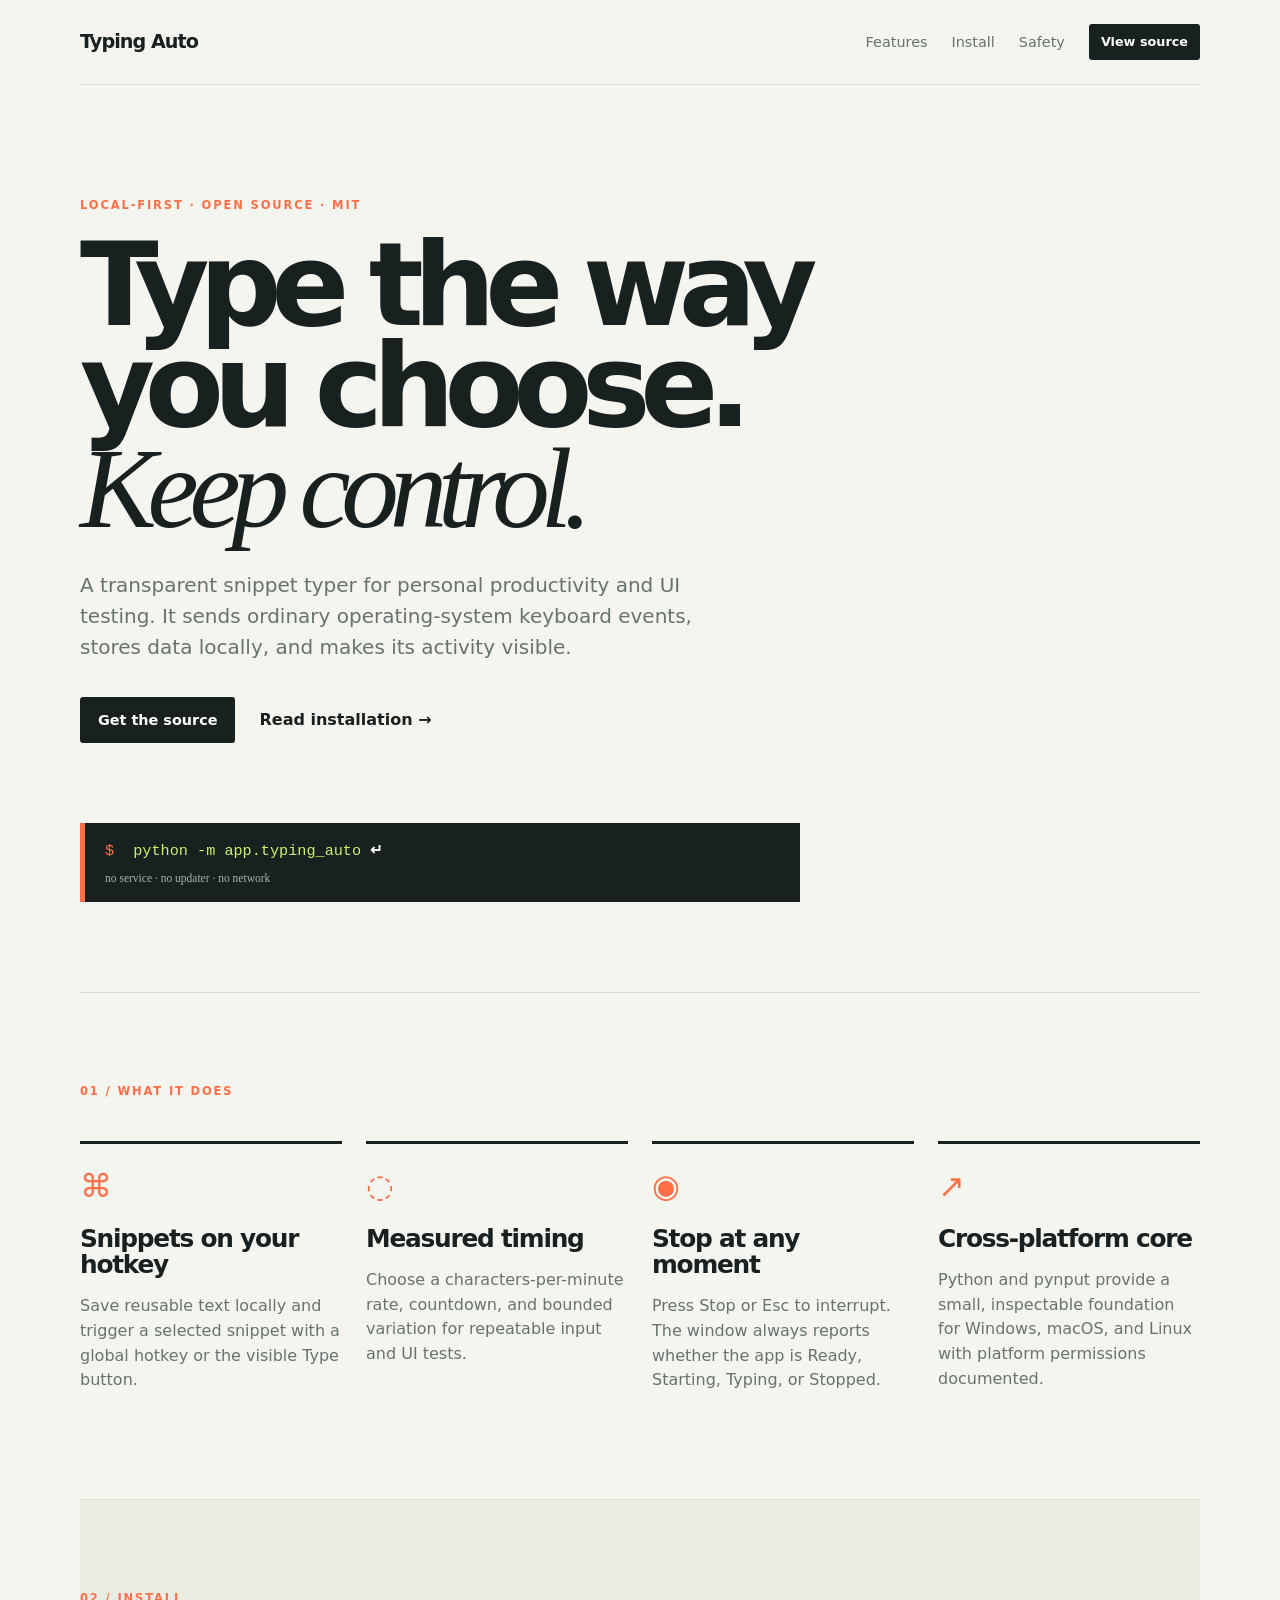
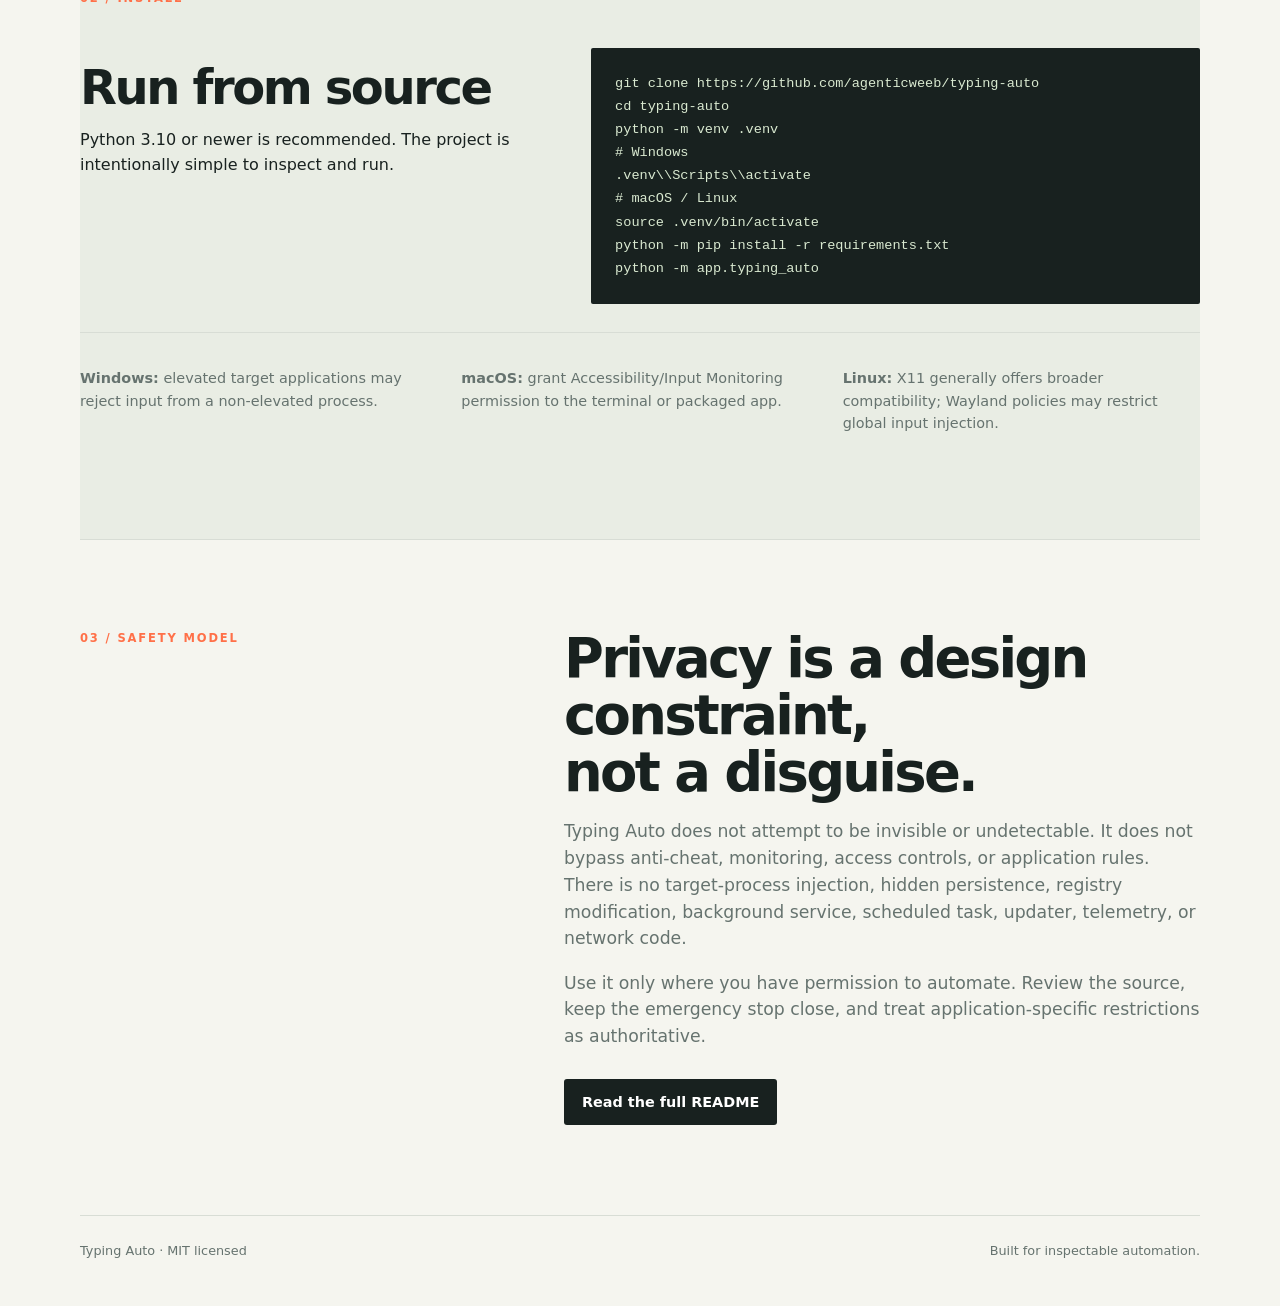
==== site/index.html @ e16a2652 "Build transparent local-first typing tool Add a cross-platform Python snippet typer with visible sta" ====
<!doctype html>
<html lang="en">
<head>
  <meta charset="utf-8">
  <meta name="viewport" content="width=device-width, initial-scale=1">
  <meta name="description" content="Typing Auto is a transparent, local-only cross-platform snippet typer for testing and repetitive text entry.">
  <title>Typing Auto — keyboard automation you can audit</title>
  <link rel="stylesheet" href="styles.css">
</head>
<body>
  <header class="shell nav"><a class="brand" href="#top">Typing Auto</a><nav><a href="#features">Features</a><a href="#install">Install</a><a href="#safety">Safety</a><a class="button small" href="https://github.com/agenticweeb/typing-auto">View source</a></nav></header>
  <main id="top">
    <section class="hero shell"><div class="eyebrow">LOCAL-FIRST · OPEN SOURCE · MIT</div><h1>Type the way you choose.<br><em>Keep control.</em></h1><p class="lede">A transparent snippet typer for personal productivity and UI testing. It sends ordinary operating-system keyboard events, stores data locally, and makes its activity visible.</p><div class="actions"><a class="button" href="https://github.com/agenticweeb/typing-auto">Get the source</a><a class="text-link" href="#install">Read installation →</a></div><div class="terminal"><span>$</span> python -m app.typing_auto <b>↵</b><small>no service · no updater · no network</small></div></section>
    <section id="features" class="shell section"><div class="section-label">01 / WHAT IT DOES</div><div class="feature-grid"><article><span class="icon">⌘</span><h2>Snippets on your hotkey</h2><p>Save reusable text locally and trigger a selected snippet with a global hotkey or the visible Type button.</p></article><article><span class="icon">◌</span><h2>Measured timing</h2><p>Choose a characters-per-minute rate, countdown, and bounded variation for repeatable input and UI tests.</p></article><article><span class="icon">◉</span><h2>Stop at any moment</h2><p>Press Stop or Esc to interrupt. The window always reports whether the app is Ready, Starting, Typing, or Stopped.</p></article><article><span class="icon">↗</span><h2>Cross-platform core</h2><p>Python and pynput provide a small, inspectable foundation for Windows, macOS, and Linux with platform permissions documented.</p></article></div></section>
    <section id="install" class="shell section install"><div class="section-label">02 / INSTALL</div><div class="install-grid"><div><h2>Run from source</h2><p>Python 3.10 or newer is recommended. The project is intentionally simple to inspect and run.</p></div><pre><code>git clone https://github.com/agenticweeb/typing-auto
cd typing-auto
python -m venv .venv
# Windows
.venv\\Scripts\\activate
# macOS / Linux
source .venv/bin/activate
python -m pip install -r requirements.txt
python -m app.typing_auto</code></pre></div><div class="notes"><p><strong>Windows:</strong> elevated target applications may reject input from a non-elevated process.</p><p><strong>macOS:</strong> grant Accessibility/Input Monitoring permission to the terminal or packaged app.</p><p><strong>Linux:</strong> X11 generally offers broader compatibility; Wayland policies may restrict global input injection.</p></div></section>
    <section id="safety" class="shell section safety"><div class="section-label">03 / SAFETY MODEL</div><div class="safety-copy"><h2>Privacy is a design constraint,<br>not a disguise.</h2><p>Typing Auto does not attempt to be invisible or undetectable. It does not bypass anti-cheat, monitoring, access controls, or application rules. There is no target-process injection, hidden persistence, registry modification, background service, scheduled task, updater, telemetry, or network code.</p><p>Use it only where you have permission to automate. Review the source, keep the emergency stop close, and treat application-specific restrictions as authoritative.</p><a class="button" href="https://github.com/agenticweeb/typing-auto/blob/main/README.md">Read the full README</a></div></section>
  </main>
  <footer class="shell footer"><span>Typing Auto · MIT licensed</span><span>Built for inspectable automation.</span></footer>
</body>
</html>
---- site/styles.css ----
:root{--ink:#18211f;--muted:#66736f;--paper:#f5f5ef;--line:#d8ddd5;--mint:#c7f36d;--orange:#ff7048;--dark:#18211f}*{box-sizing:border-box}html{scroll-behavior:smooth}body{margin:0;background:var(--paper);color:var(--ink);font-family:Inter,ui-sans-serif,system-ui,-apple-system,BlinkMacSystemFont,"Segoe UI",sans-serif;line-height:1.55}.shell{width:min(1120px,calc(100% - 48px));margin:auto}.nav{display:flex;justify-content:space-between;align-items:center;padding:24px 0;border-bottom:1px solid var(--line)}.brand{font-weight:800;letter-spacing:-.05em;font-size:1.2rem;color:var(--ink);text-decoration:none}.nav nav{display:flex;gap:24px;align-items:center}.nav nav a{color:var(--muted);text-decoration:none;font-size:.9rem}.nav nav a:hover,.text-link:hover{color:var(--ink)}.button{display:inline-block;padding:12px 18px;background:var(--ink);color:white!important;border-radius:3px;text-decoration:none;font-weight:700;font-size:.9rem}.button:hover{background:var(--orange)}.button.small{padding:8px 12px;font-size:.8rem}.hero{padding:112px 0 90px;position:relative}.eyebrow,.section-label{font-size:.72rem;letter-spacing:.16em;font-weight:800;color:var(--orange)}h1{font-size:clamp(3.4rem,9vw,8.4rem);letter-spacing:-.09em;line-height:.88;margin:20px 0 30px;max-width:920px}h1 em{font-family:Georgia,serif;font-weight:400;letter-spacing:-.08em}.lede{font-size:1.25rem;max-width:640px;color:var(--muted);margin-bottom:34px}.actions{display:flex;align-items:center;gap:24px}.text-link{color:var(--ink);font-weight:700;text-decoration:none}.terminal{margin-top:80px;max-width:720px;padding:18px 20px;background:var(--dark);color:var(--mint);font:500 .95rem/1.4 ui-monospace,SFMono-Regular,Menlo,monospace;border-left:5px solid var(--orange)}.terminal span{color:var(--orange);margin-right:10px}.terminal b{color:white}.terminal small{display:block;color:#aab4ae;font: .72rem ui-sans-serif;margin-top:10px}.section{padding:90px 0;border-top:1px solid var(--line)}.feature-grid{display:grid;grid-template-columns:repeat(4,1fr);gap:24px;margin-top:40px}.feature-grid article{border-top:3px solid var(--ink);padding-top:18px}.icon{font-size:2rem;color:var(--orange)}h2{font-size:1.55rem;line-height:1.05;letter-spacing:-.05em;margin:14px 0}.feature-grid p,.notes p,.safety-copy p{color:var(--muted)}.install{background:#e9ede4}.install-grid{display:grid;grid-template-columns:1fr 1.35fr;gap:60px;margin-top:40px;align-items:start}.install-grid h2{font-size:3rem}.install-grid pre{margin:0;background:var(--dark);color:#d9e9d0;padding:24px;overflow:auto;font-size:.85rem;line-height:1.7;border-radius:2px}.notes{display:flex;gap:24px;margin-top:28px;border-top:1px solid var(--line);padding-top:20px}.notes p{flex:1;font-size:.9rem}.safety{display:grid;grid-template-columns:1fr 1.5fr;gap:60px}.safety-copy{max-width:680px}.safety-copy h2{font-size:3.4rem;margin-top:0}.safety-copy p{font-size:1.08rem}.safety-copy .button{margin-top:12px}.footer{border-top:1px solid var(--line);padding:25px 0 45px;display:flex;justify-content:space-between;color:var(--muted);font-size:.8rem}@media(max-width:760px){.shell{width:min(100% - 32px,560px)}.nav nav a:not(.button){display:none}.hero{padding:72px 0}.feature-grid,.install-grid,.safety{grid-template-columns:1fr;gap:30px}.notes{display:block}.safety-copy h2,.install-grid h2{font-size:2.5rem}.footer{display:block}.footer span{display:block;margin-top:8px}}
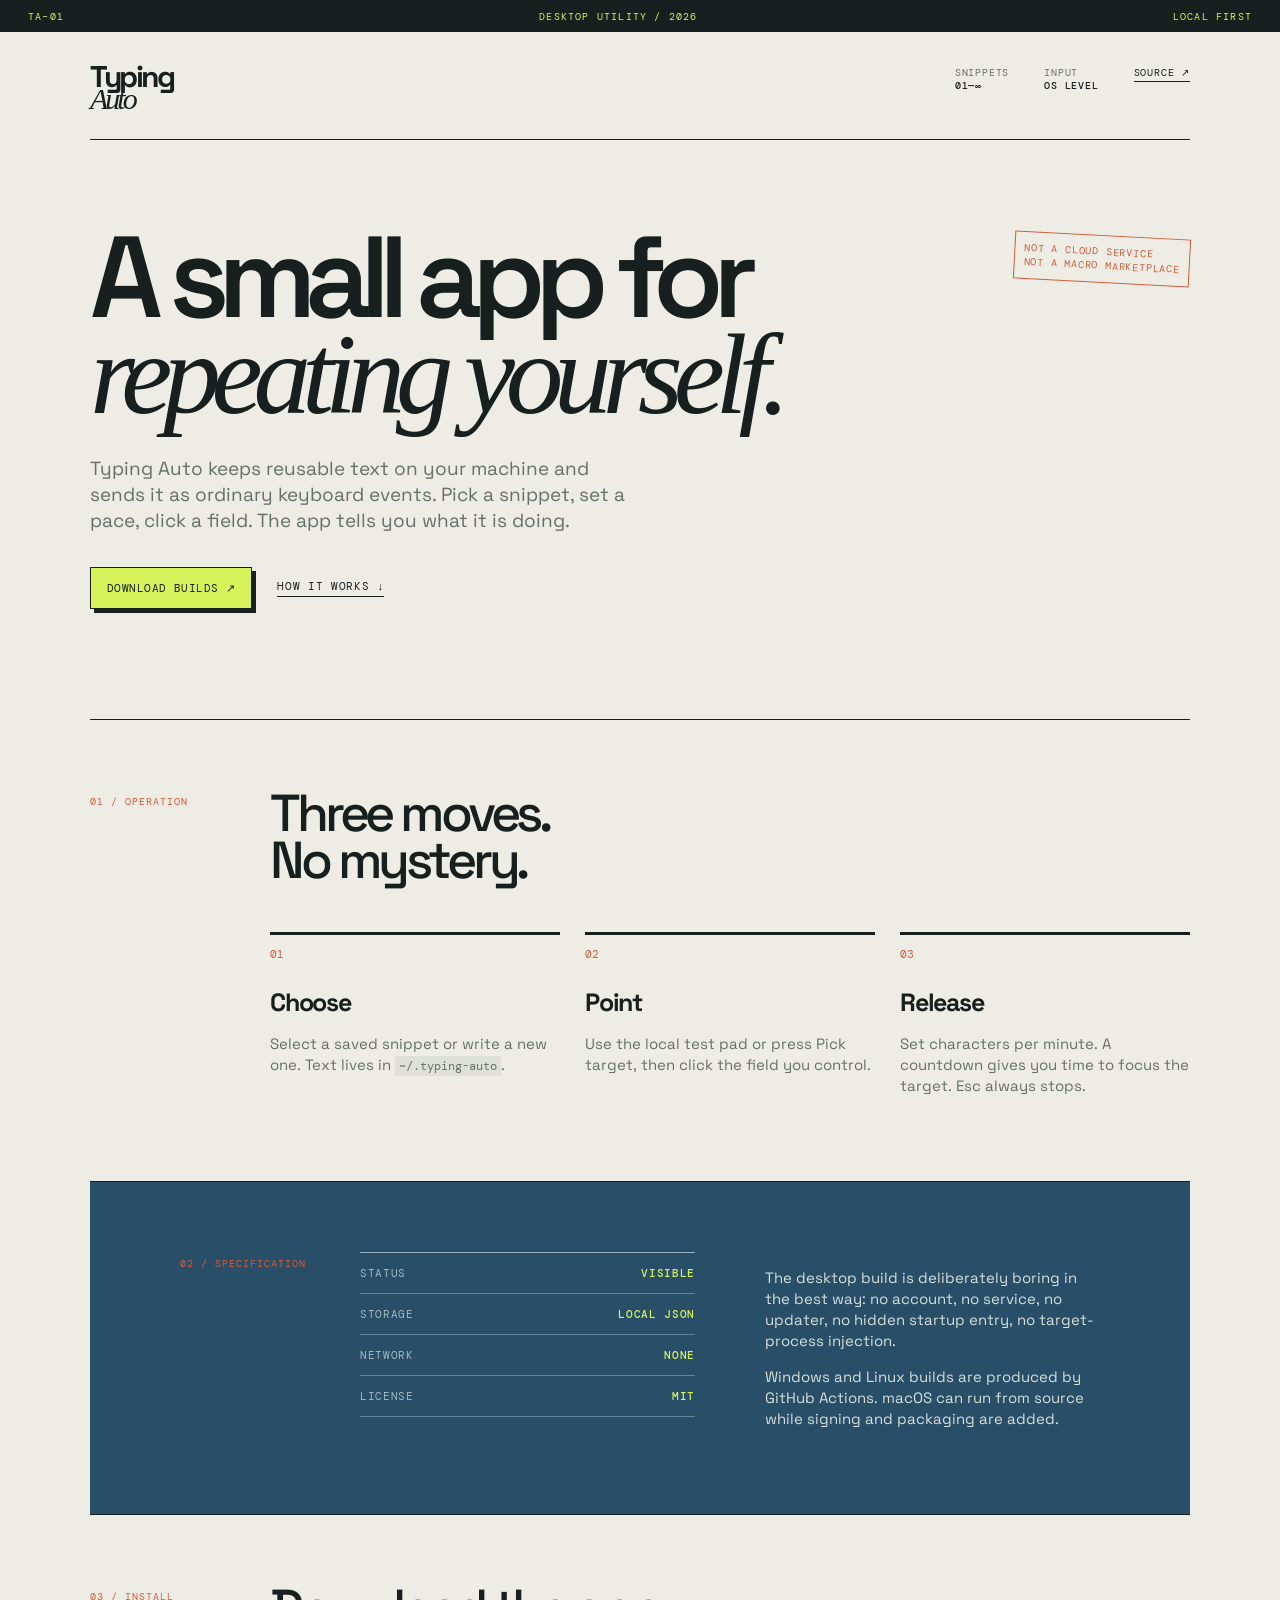
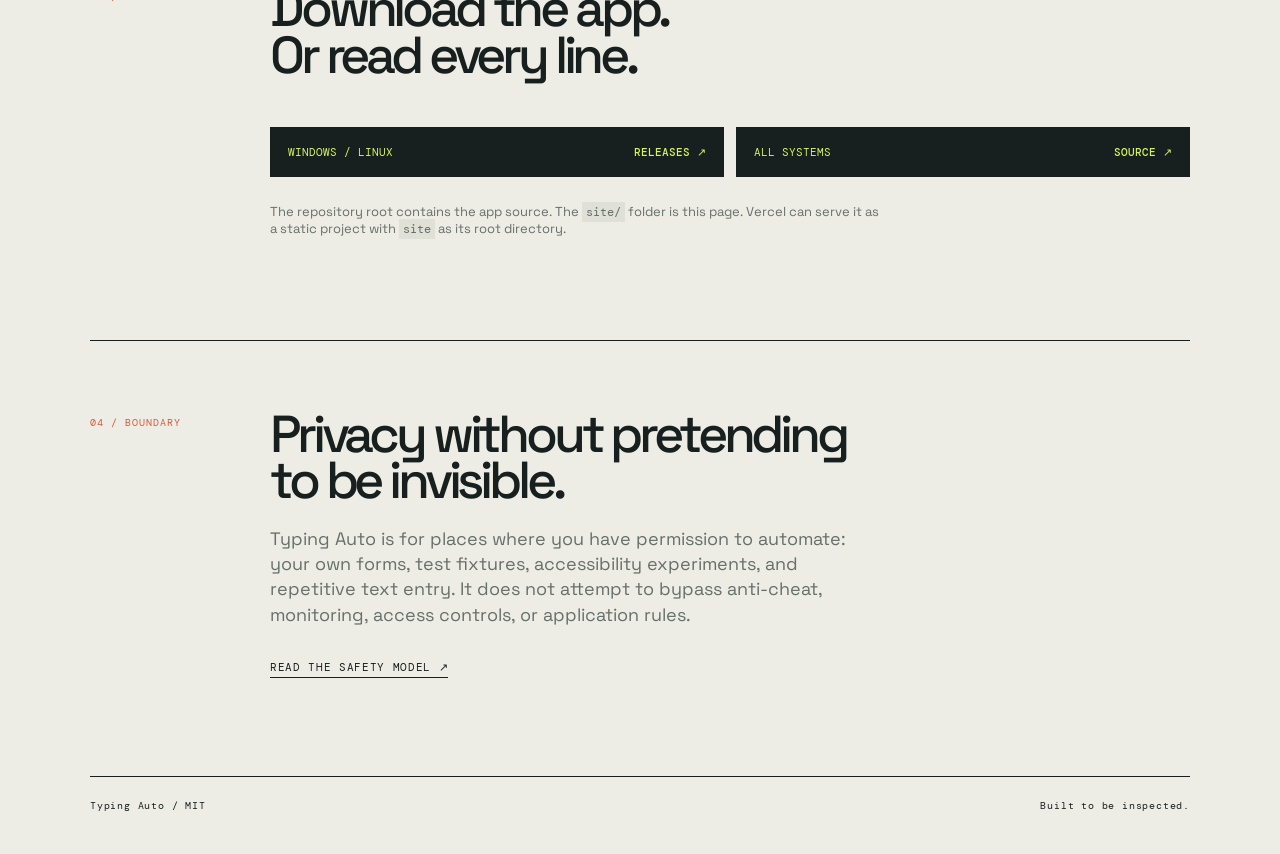
==== commit b71a089e: "Ship desktop GUI and platform builds Add local test pad, target selection flow, visible stop control" ====
--- a/site/index.html
+++ b/site/index.html
@@ -3,26 +3,20 @@
 <head>
   <meta charset="utf-8">
   <meta name="viewport" content="width=device-width, initial-scale=1">
-  <meta name="description" content="Typing Auto is a transparent, local-only cross-platform snippet typer for testing and repetitive text entry.">
-  <title>Typing Auto — keyboard automation you can audit</title>
+  <meta name="description" content="Typing Auto is a transparent local keyboard tool with Windows and Linux desktop builds.">
+  <title>Typing Auto / a small keyboard instrument</title>
   <link rel="stylesheet" href="styles.css">
 </head>
 <body>
-  <header class="shell nav"><a class="brand" href="#top">Typing Auto</a><nav><a href="#features">Features</a><a href="#install">Install</a><a href="#safety">Safety</a><a class="button small" href="https://github.com/agenticweeb/typing-auto">View source</a></nav></header>
+  <div class="topline"><span>TA–01</span><span>DESKTOP UTILITY / 2026</span><span>LOCAL FIRST</span></div>
+  <header class="masthead wrap"><a class="wordmark" href="#top">Typing<br><i>Auto</i></a><div class="mast-meta"><span>SNIPPETS<br><b>01—∞</b></span><span>INPUT<br><b>OS LEVEL</b></span><a href="https://github.com/agenticweeb/typing-auto">SOURCE ↗</a></div></header>
   <main id="top">
-    <section class="hero shell"><div class="eyebrow">LOCAL-FIRST · OPEN SOURCE · MIT</div><h1>Type the way you choose.<br><em>Keep control.</em></h1><p class="lede">A transparent snippet typer for personal productivity and UI testing. It sends ordinary operating-system keyboard events, stores data locally, and makes its activity visible.</p><div class="actions"><a class="button" href="https://github.com/agenticweeb/typing-auto">Get the source</a><a class="text-link" href="#install">Read installation →</a></div><div class="terminal"><span>$</span> python -m app.typing_auto <b>↵</b><small>no service · no updater · no network</small></div></section>
-    <section id="features" class="shell section"><div class="section-label">01 / WHAT IT DOES</div><div class="feature-grid"><article><span class="icon">⌘</span><h2>Snippets on your hotkey</h2><p>Save reusable text locally and trigger a selected snippet with a global hotkey or the visible Type button.</p></article><article><span class="icon">◌</span><h2>Measured timing</h2><p>Choose a characters-per-minute rate, countdown, and bounded variation for repeatable input and UI tests.</p></article><article><span class="icon">◉</span><h2>Stop at any moment</h2><p>Press Stop or Esc to interrupt. The window always reports whether the app is Ready, Starting, Typing, or Stopped.</p></article><article><span class="icon">↗</span><h2>Cross-platform core</h2><p>Python and pynput provide a small, inspectable foundation for Windows, macOS, and Linux with platform permissions documented.</p></article></div></section>
-    <section id="install" class="shell section install"><div class="section-label">02 / INSTALL</div><div class="install-grid"><div><h2>Run from source</h2><p>Python 3.10 or newer is recommended. The project is intentionally simple to inspect and run.</p></div><pre><code>git clone https://github.com/agenticweeb/typing-auto
-cd typing-auto
-python -m venv .venv
-# Windows
-.venv\\Scripts\\activate
-# macOS / Linux
-source .venv/bin/activate
-python -m pip install -r requirements.txt
-python -m app.typing_auto</code></pre></div><div class="notes"><p><strong>Windows:</strong> elevated target applications may reject input from a non-elevated process.</p><p><strong>macOS:</strong> grant Accessibility/Input Monitoring permission to the terminal or packaged app.</p><p><strong>Linux:</strong> X11 generally offers broader compatibility; Wayland policies may restrict global input injection.</p></div></section>
-    <section id="safety" class="shell section safety"><div class="section-label">03 / SAFETY MODEL</div><div class="safety-copy"><h2>Privacy is a design constraint,<br>not a disguise.</h2><p>Typing Auto does not attempt to be invisible or undetectable. It does not bypass anti-cheat, monitoring, access controls, or application rules. There is no target-process injection, hidden persistence, registry modification, background service, scheduled task, updater, telemetry, or network code.</p><p>Use it only where you have permission to automate. Review the source, keep the emergency stop close, and treat application-specific restrictions as authoritative.</p><a class="button" href="https://github.com/agenticweeb/typing-auto/blob/main/README.md">Read the full README</a></div></section>
+    <section class="intro wrap"><div class="stamp">NOT A CLOUD SERVICE<br>NOT A MACRO MARKETPLACE</div><h1>A small app for<br><i>repeating yourself.</i></h1><p class="intro-copy">Typing Auto keeps reusable text on your machine and sends it as ordinary keyboard events. Pick a snippet, set a pace, click a field. The app tells you what it is doing.</p><div class="intro-actions"><a class="button" href="https://github.com/agenticweeb/typing-auto/releases">DOWNLOAD BUILDS ↗</a><a href="#how">HOW IT WORKS ↓</a></div></section>
+    <section id="how" class="work wrap"><div class="rail">01 / OPERATION</div><div class="work-body"><h2>Three moves.<br>No mystery.</h2><div class="steps"><div><b>01</b><strong>Choose</strong><p>Select a saved snippet or write a new one. Text lives in <code>~/.typing-auto</code>.</p></div><div><b>02</b><strong>Point</strong><p>Use the local test pad or press Pick target, then click the field you control.</p></div><div><b>03</b><strong>Release</strong><p>Set characters per minute. A countdown gives you time to focus the target. Esc always stops.</p></div></div></div></section>
+    <section class="specs wrap"><div class="rail">02 / SPECIFICATION</div><div class="spec-grid"><div class="spec-main"><div class="readout"><span>STATUS</span><b>VISIBLE</b></div><div class="readout"><span>STORAGE</span><b>LOCAL JSON</b></div><div class="readout"><span>NETWORK</span><b>NONE</b></div><div class="readout"><span>LICENSE</span><b>MIT</b></div></div><div class="spec-note"><p>The desktop build is deliberately boring in the best way: no account, no service, no updater, no hidden startup entry, no target-process injection.</p><p>Windows and Linux builds are produced by GitHub Actions. macOS can run from source while signing and packaging are added.</p></div></div></section>
+    <section class="install wrap"><div class="rail">03 / INSTALL</div><div class="install-body"><h2>Download the app.<br>Or read every line.</h2><div class="download-row"><a class="download" href="https://github.com/agenticweeb/typing-auto/releases"><span>WINDOWS / LINUX</span><b>RELEASES ↗</b></a><a class="download" href="https://github.com/agenticweeb/typing-auto"><span>ALL SYSTEMS</span><b>SOURCE ↗</b></a></div><p class="small-note">The repository root contains the app source. The <code>site/</code> folder is this page. Vercel can serve it as a static project with <code>site</code> as its root directory.</p></div></section>
+    <section class="boundary wrap"><div class="rail">04 / BOUNDARY</div><div><h2>Privacy without pretending<br>to be invisible.</h2><p>Typing Auto is for places where you have permission to automate: your own forms, test fixtures, accessibility experiments, and repetitive text entry. It does not attempt to bypass anti-cheat, monitoring, access controls, or application rules.</p><a class="text-button" href="https://github.com/agenticweeb/typing-auto/blob/main/README.md">READ THE SAFETY MODEL ↗</a></div></section>
   </main>
-  <footer class="shell footer"><span>Typing Auto · MIT licensed</span><span>Built for inspectable automation.</span></footer>
+  <footer class="wrap footer"><span>Typing Auto / MIT</span><span>Built to be inspected.</span></footer>
 </body>
 </html>
--- a/site/styles.css
+++ b/site/styles.css
@@ -1 +1,2 @@
-:root{--ink:#18211f;--muted:#66736f;--paper:#f5f5ef;--line:#d8ddd5;--mint:#c7f36d;--orange:#ff7048;--dark:#18211f}*{box-sizing:border-box}html{scroll-behavior:smooth}body{margin:0;background:var(--paper);color:var(--ink);font-family:Inter,ui-sans-serif,system-ui,-apple-system,BlinkMacSystemFont,"Segoe UI",sans-serif;line-height:1.55}.shell{width:min(1120px,calc(100% - 48px));margin:auto}.nav{display:flex;justify-content:space-between;align-items:center;padding:24px 0;border-bottom:1px solid var(--line)}.brand{font-weight:800;letter-spacing:-.05em;font-size:1.2rem;color:var(--ink);text-decoration:none}.nav nav{display:flex;gap:24px;align-items:center}.nav nav a{color:var(--muted);text-decoration:none;font-size:.9rem}.nav nav a:hover,.text-link:hover{color:var(--ink)}.button{display:inline-block;padding:12px 18px;background:var(--ink);color:white!important;border-radius:3px;text-decoration:none;font-weight:700;font-size:.9rem}.button:hover{background:var(--orange)}.button.small{padding:8px 12px;font-size:.8rem}.hero{padding:112px 0 90px;position:relative}.eyebrow,.section-label{font-size:.72rem;letter-spacing:.16em;font-weight:800;color:var(--orange)}h1{font-size:clamp(3.4rem,9vw,8.4rem);letter-spacing:-.09em;line-height:.88;margin:20px 0 30px;max-width:920px}h1 em{font-family:Georgia,serif;font-weight:400;letter-spacing:-.08em}.lede{font-size:1.25rem;max-width:640px;color:var(--muted);margin-bottom:34px}.actions{display:flex;align-items:center;gap:24px}.text-link{color:var(--ink);font-weight:700;text-decoration:none}.terminal{margin-top:80px;max-width:720px;padding:18px 20px;background:var(--dark);color:var(--mint);font:500 .95rem/1.4 ui-monospace,SFMono-Regular,Menlo,monospace;border-left:5px solid var(--orange)}.terminal span{color:var(--orange);margin-right:10px}.terminal b{color:white}.terminal small{display:block;color:#aab4ae;font: .72rem ui-sans-serif;margin-top:10px}.section{padding:90px 0;border-top:1px solid var(--line)}.feature-grid{display:grid;grid-template-columns:repeat(4,1fr);gap:24px;margin-top:40px}.feature-grid article{border-top:3px solid var(--ink);padding-top:18px}.icon{font-size:2rem;color:var(--orange)}h2{font-size:1.55rem;line-height:1.05;letter-spacing:-.05em;margin:14px 0}.feature-grid p,.notes p,.safety-copy p{color:var(--muted)}.install{background:#e9ede4}.install-grid{display:grid;grid-template-columns:1fr 1.35fr;gap:60px;margin-top:40px;align-items:start}.install-grid h2{font-size:3rem}.install-grid pre{margin:0;background:var(--dark);color:#d9e9d0;padding:24px;overflow:auto;font-size:.85rem;line-height:1.7;border-radius:2px}.notes{display:flex;gap:24px;margin-top:28px;border-top:1px solid var(--line);padding-top:20px}.notes p{flex:1;font-size:.9rem}.safety{display:grid;grid-template-columns:1fr 1.5fr;gap:60px}.safety-copy{max-width:680px}.safety-copy h2{font-size:3.4rem;margin-top:0}.safety-copy p{font-size:1.08rem}.safety-copy .button{margin-top:12px}.footer{border-top:1px solid var(--line);padding:25px 0 45px;display:flex;justify-content:space-between;color:var(--muted);font-size:.8rem}@media(max-width:760px){.shell{width:min(100% - 32px,560px)}.nav nav a:not(.button){display:none}.hero{padding:72px 0}.feature-grid,.install-grid,.safety{grid-template-columns:1fr;gap:30px}.notes{display:block}.safety-copy h2,.install-grid h2{font-size:2.5rem}.footer{display:block}.footer span{display:block;margin-top:8px}}
+@import url('https://fonts.googleapis.com/css2?family=DM+Mono:wght@400;500&family=Space+Grotesk:wght@400;500;600;700&display=swap');
+:root{--ink:#17201e;--muted:#66706a;--paper:#edece5;--acid:#d8f25c;--rust:#d65b3a;--line:#c8cbc0;--blue:#284e68}*{box-sizing:border-box}html{scroll-behavior:smooth}body{margin:0;background:var(--paper);color:var(--ink);font-family:'Space Grotesk',Arial,sans-serif}.wrap{width:min(1100px,calc(100% - 56px));margin:0 auto}.topline{height:32px;padding:0 28px;background:var(--ink);color:var(--acid);display:flex;justify-content:space-between;align-items:center;font:10px 'DM Mono',monospace;letter-spacing:.12em}.masthead{display:flex;justify-content:space-between;align-items:flex-start;padding:34px 0 30px;border-bottom:1px solid var(--ink)}.wordmark{font-size:30px;line-height:.72;letter-spacing:-.08em;color:var(--ink);text-decoration:none;font-weight:700}.wordmark i{font-family:Georgia,serif;font-weight:400;letter-spacing:-.1em}.mast-meta{display:flex;gap:35px;align-items:flex-start;font:10px/1.3 'DM Mono',monospace;color:var(--muted);letter-spacing:.08em}.mast-meta b{color:var(--ink);font-weight:500}.mast-meta a{color:var(--ink);text-decoration:none;border-bottom:1px solid var(--ink);padding-bottom:2px}.intro{padding:90px 0 110px;position:relative}.stamp{position:absolute;right:0;top:95px;color:var(--rust);font:10px/1.4 'DM Mono',monospace;letter-spacing:.08em;border:1px solid var(--rust);padding:9px;transform:rotate(3deg)}h1{font-size:clamp(58px,9vw,124px);line-height:.83;letter-spacing:-.095em;font-weight:600;margin:0 0 34px;max-width:800px}h1 i,h2 i{font-family:Georgia,serif;font-weight:400;letter-spacing:-.08em}.intro-copy{max-width:550px;font-size:19px;line-height:1.35;color:var(--muted);margin:0 0 34px}.intro-actions{display:flex;align-items:center;gap:25px}.intro-actions a:not(.button),.text-button{font:11px 'DM Mono',monospace;letter-spacing:.06em;color:var(--ink);text-decoration:none;border-bottom:1px solid var(--ink);padding-bottom:3px}.button{display:inline-block;color:var(--ink);background:var(--acid);border:1px solid var(--ink);padding:13px 16px;text-decoration:none;font:11px 'DM Mono',monospace;letter-spacing:.04em;box-shadow:4px 4px 0 var(--ink)}.button:hover{box-shadow:2px 2px 0 var(--ink);transform:translate(2px,2px)}.rail{font:10px 'DM Mono',monospace;letter-spacing:.1em;color:var(--rust);padding-top:5px}.work,.specs,.install,.boundary{border-top:1px solid var(--ink);padding:70px 0;display:grid;grid-template-columns:145px 1fr;gap:35px}.work-body h2,.install-body h2,.boundary h2{font-size:52px;line-height:.9;letter-spacing:-.08em;font-weight:500;margin:0 0 48px}.steps{display:grid;grid-template-columns:repeat(3,1fr);gap:25px}.steps>div{border-top:3px solid var(--ink);padding-top:12px}.steps b{font:11px 'DM Mono',monospace;color:var(--rust);display:block;margin-bottom:25px}.steps strong{font-size:25px;letter-spacing:-.05em}.steps p,.spec-note p,.boundary p{color:var(--muted);font-size:15px;line-height:1.4}code{font:12px 'DM Mono',monospace;background:#dfe0d6;padding:2px 4px}.specs{background:var(--blue);color:#f4f3ed;margin-top:0;max-width:none;padding-left:max(28px,calc((100% - 1100px)/2));padding-right:max(28px,calc((100% - 1100px)/2));grid-template-columns:145px 1fr}.spec-grid{display:grid;grid-template-columns:1fr 1fr;gap:70px}.spec-main{border-top:1px solid #9bb3bc}.readout{display:flex;justify-content:space-between;border-bottom:1px solid #668392;padding:13px 0;font:11px 'DM Mono',monospace;letter-spacing:.06em}.readout span{color:#a4bac0}.readout b{color:var(--acid);font-weight:500}.spec-note p{color:#d6dfd9}.install{padding-bottom:90px}.download-row{display:grid;grid-template-columns:1fr 1fr;gap:12px;margin-bottom:26px}.download{display:flex;justify-content:space-between;gap:20px;background:var(--ink);color:var(--acid);padding:17px;text-decoration:none;font:11px 'DM Mono',monospace;border:1px solid var(--ink)}.download:hover{background:var(--rust);color:white}.download b{font-weight:500}.small-note{font-size:13px;color:var(--muted);max-width:610px}.boundary{padding-bottom:100px}.boundary>div:last-child{max-width:650px}.boundary h2{margin-bottom:22px}.boundary p{font-size:18px;max-width:600px;margin-bottom:28px}.footer{border-top:1px solid var(--ink);padding:22px 0 42px;display:flex;justify-content:space-between;font:10px 'DM Mono',monospace;letter-spacing:.08em}@media(max-width:760px){.wrap{width:calc(100% - 34px)}.topline{padding:0 17px;font-size:8px}.topline span:nth-child(2){display:none}.mast-meta{gap:10px}.mast-meta span{display:none}.intro{padding:70px 0 80px}.stamp{position:static;display:inline-block;margin-bottom:35px;transform:rotate(-2deg)}h1{font-size:64px}.work,.specs,.install,.boundary{display:block;padding:48px 0}.rail{margin-bottom:24px}.steps,.spec-grid,.download-row{grid-template-columns:1fr;gap:25px}.work-body h2,.install-body h2,.boundary h2{font-size:44px}.specs{padding-left:17px;padding-right:17px}.spec-note{margin-top:10px}.footer{display:block}.footer span{display:block;margin-top:7px}}
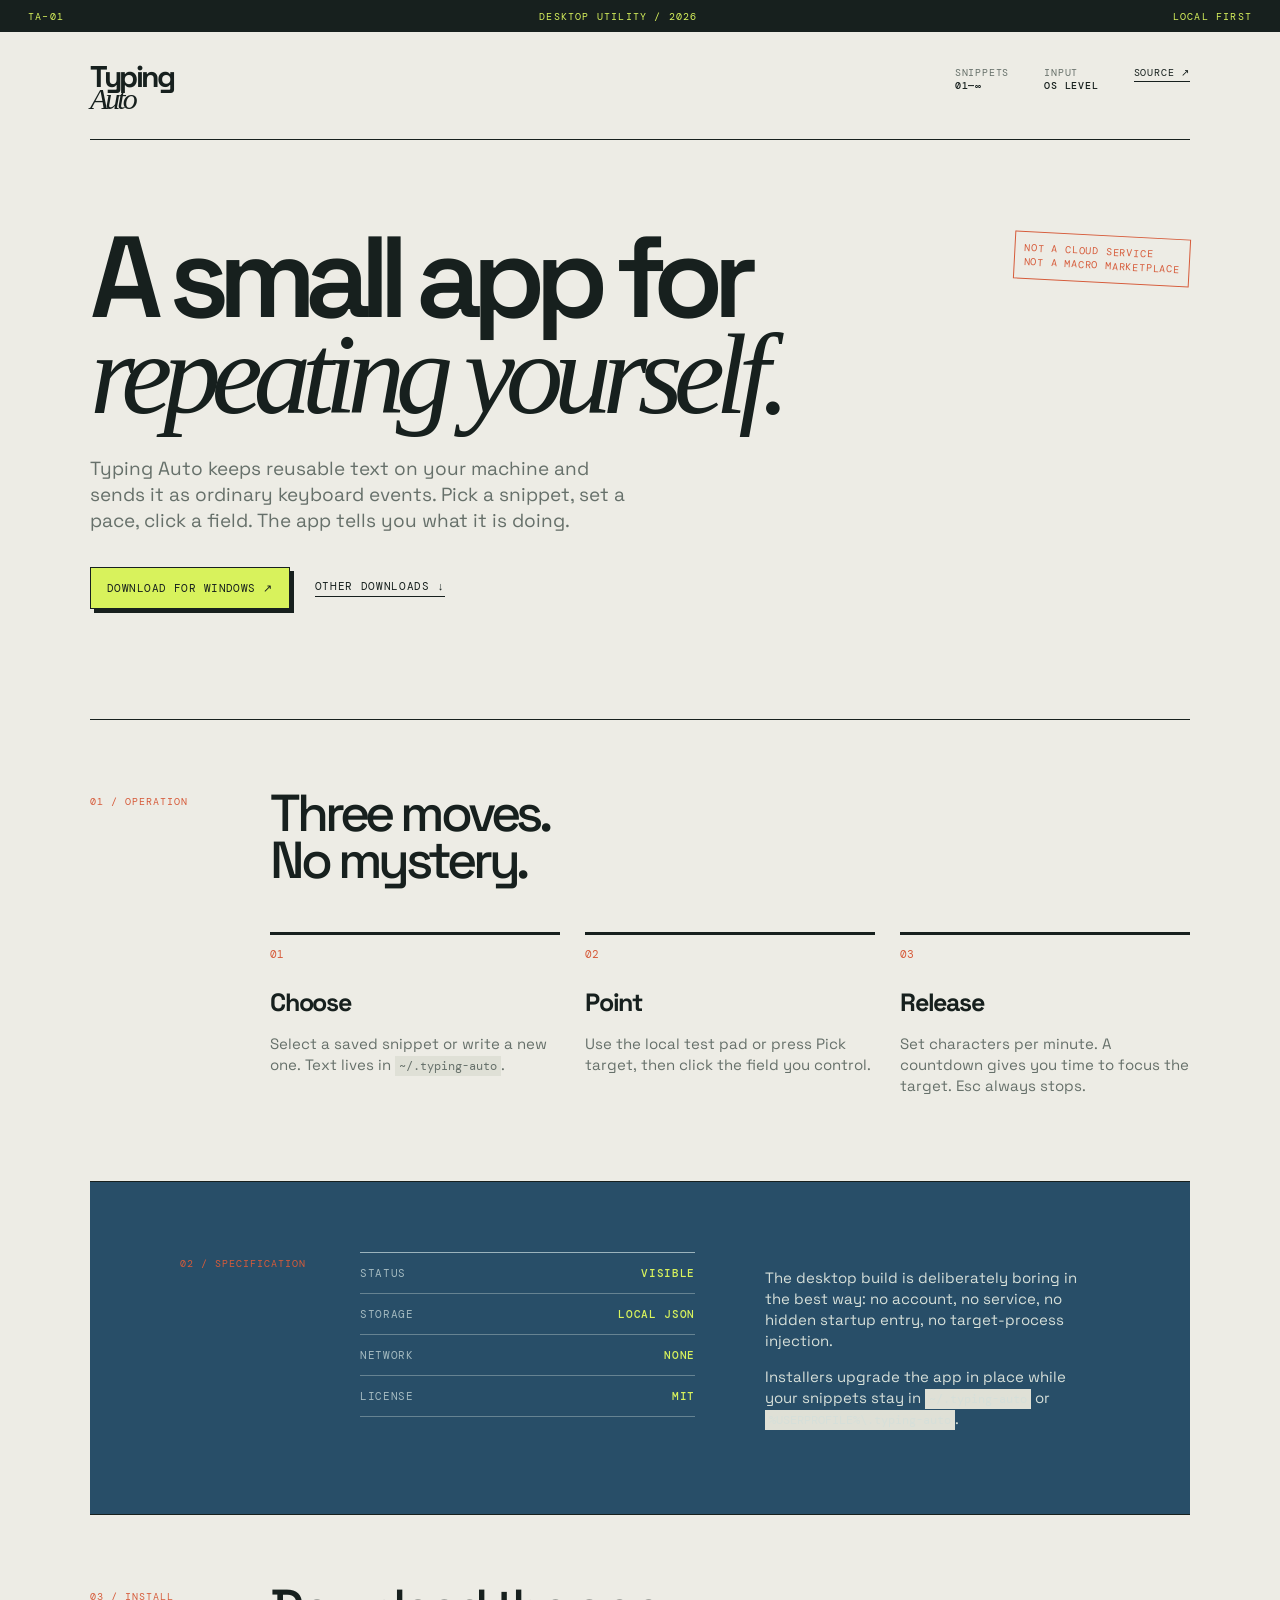
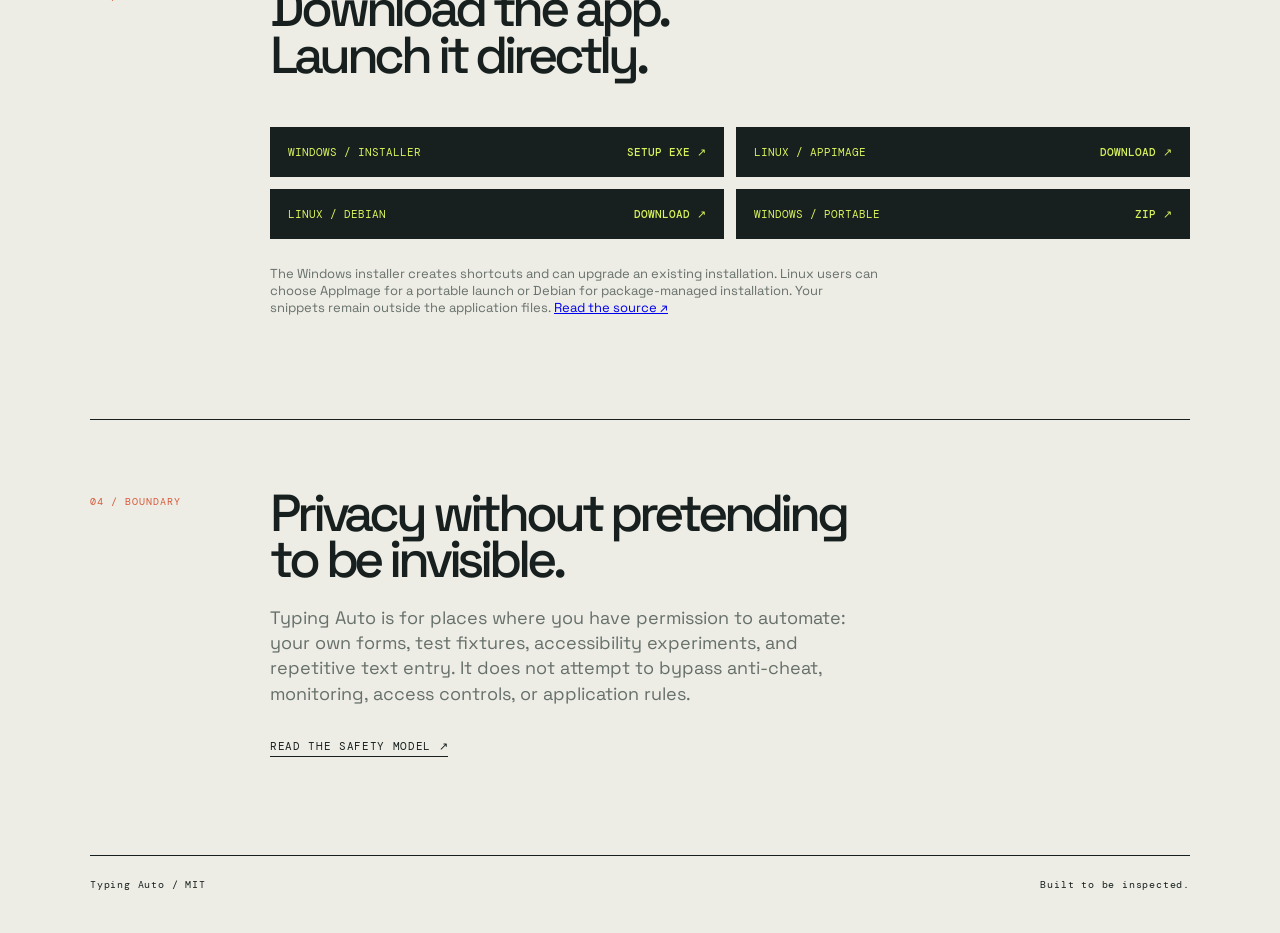
==== commit fc9ceac9: "Add native desktop distribution packages" ====
--- a/site/index.html
+++ b/site/index.html
@@ -11,10 +11,10 @@
   <div class="topline"><span>TA–01</span><span>DESKTOP UTILITY / 2026</span><span>LOCAL FIRST</span></div>
   <header class="masthead wrap"><a class="wordmark" href="#top">Typing<br><i>Auto</i></a><div class="mast-meta"><span>SNIPPETS<br><b>01—∞</b></span><span>INPUT<br><b>OS LEVEL</b></span><a href="https://github.com/agenticweeb/typing-auto">SOURCE ↗</a></div></header>
   <main id="top">
-    <section class="intro wrap"><div class="stamp">NOT A CLOUD SERVICE<br>NOT A MACRO MARKETPLACE</div><h1>A small app for<br><i>repeating yourself.</i></h1><p class="intro-copy">Typing Auto keeps reusable text on your machine and sends it as ordinary keyboard events. Pick a snippet, set a pace, click a field. The app tells you what it is doing.</p><div class="intro-actions"><a class="button" href="https://github.com/agenticweeb/typing-auto/releases">DOWNLOAD BUILDS ↗</a><a href="#how">HOW IT WORKS ↓</a></div></section>
+    <section class="intro wrap"><div class="stamp">NOT A CLOUD SERVICE<br>NOT A MACRO MARKETPLACE</div><h1>A small app for<br><i>repeating yourself.</i></h1><p class="intro-copy">Typing Auto keeps reusable text on your machine and sends it as ordinary keyboard events. Pick a snippet, set a pace, click a field. The app tells you what it is doing.</p><div class="intro-actions"><a class="button" href="https://github.com/agenticweeb/typing-auto/releases/latest/download/TypingAuto-windows-setup.exe">DOWNLOAD FOR WINDOWS ↗</a><a href="#install">OTHER DOWNLOADS ↓</a></div></section>
     <section id="how" class="work wrap"><div class="rail">01 / OPERATION</div><div class="work-body"><h2>Three moves.<br>No mystery.</h2><div class="steps"><div><b>01</b><strong>Choose</strong><p>Select a saved snippet or write a new one. Text lives in <code>~/.typing-auto</code>.</p></div><div><b>02</b><strong>Point</strong><p>Use the local test pad or press Pick target, then click the field you control.</p></div><div><b>03</b><strong>Release</strong><p>Set characters per minute. A countdown gives you time to focus the target. Esc always stops.</p></div></div></div></section>
-    <section class="specs wrap"><div class="rail">02 / SPECIFICATION</div><div class="spec-grid"><div class="spec-main"><div class="readout"><span>STATUS</span><b>VISIBLE</b></div><div class="readout"><span>STORAGE</span><b>LOCAL JSON</b></div><div class="readout"><span>NETWORK</span><b>NONE</b></div><div class="readout"><span>LICENSE</span><b>MIT</b></div></div><div class="spec-note"><p>The desktop build is deliberately boring in the best way: no account, no service, no updater, no hidden startup entry, no target-process injection.</p><p>Windows and Linux builds are produced by GitHub Actions. macOS can run from source while signing and packaging are added.</p></div></div></section>
-    <section class="install wrap"><div class="rail">03 / INSTALL</div><div class="install-body"><h2>Download the app.<br>Or read every line.</h2><div class="download-row"><a class="download" href="https://github.com/agenticweeb/typing-auto/releases"><span>WINDOWS / LINUX</span><b>RELEASES ↗</b></a><a class="download" href="https://github.com/agenticweeb/typing-auto"><span>ALL SYSTEMS</span><b>SOURCE ↗</b></a></div><p class="small-note">The repository root contains the app source. The <code>site/</code> folder is this page. Vercel can serve it as a static project with <code>site</code> as its root directory.</p></div></section>
+    <section class="specs wrap"><div class="rail">02 / SPECIFICATION</div><div class="spec-grid"><div class="spec-main"><div class="readout"><span>STATUS</span><b>VISIBLE</b></div><div class="readout"><span>STORAGE</span><b>LOCAL JSON</b></div><div class="readout"><span>NETWORK</span><b>NONE</b></div><div class="readout"><span>LICENSE</span><b>MIT</b></div></div><div class="spec-note"><p>The desktop build is deliberately boring in the best way: no account, no service, no hidden startup entry, no target-process injection.</p><p>Installers upgrade the app in place while your snippets stay in <code>~/.typing-auto</code> or <code>%USERPROFILE%\.typing-auto</code>.</p></div></div></section>
+    <section id="install" class="install wrap"><div class="rail">03 / INSTALL</div><div class="install-body"><h2>Download the app.<br>Launch it directly.</h2><div class="download-row"><a class="download" href="https://github.com/agenticweeb/typing-auto/releases/latest/download/TypingAuto-windows-setup.exe"><span>WINDOWS / INSTALLER</span><b>SETUP EXE ↗</b></a><a class="download" href="https://github.com/agenticweeb/typing-auto/releases/latest/download/TypingAuto-linux.AppImage"><span>LINUX / APPIMAGE</span><b>DOWNLOAD ↗</b></a><a class="download" href="https://github.com/agenticweeb/typing-auto/releases/latest/download/TypingAuto-linux.deb"><span>LINUX / DEBIAN</span><b>DOWNLOAD ↗</b></a><a class="download" href="https://github.com/agenticweeb/typing-auto/releases/latest/download/TypingAuto-windows-portable.zip"><span>WINDOWS / PORTABLE</span><b>ZIP ↗</b></a></div><p class="small-note">The Windows installer creates shortcuts and can upgrade an existing installation. Linux users can choose AppImage for a portable launch or Debian for package-managed installation. Your snippets remain outside the application files. <a href="https://github.com/agenticweeb/typing-auto">Read the source ↗</a></p></div></section>
     <section class="boundary wrap"><div class="rail">04 / BOUNDARY</div><div><h2>Privacy without pretending<br>to be invisible.</h2><p>Typing Auto is for places where you have permission to automate: your own forms, test fixtures, accessibility experiments, and repetitive text entry. It does not attempt to bypass anti-cheat, monitoring, access controls, or application rules.</p><a class="text-button" href="https://github.com/agenticweeb/typing-auto/blob/main/README.md">READ THE SAFETY MODEL ↗</a></div></section>
   </main>
   <footer class="wrap footer"><span>Typing Auto / MIT</span><span>Built to be inspected.</span></footer>
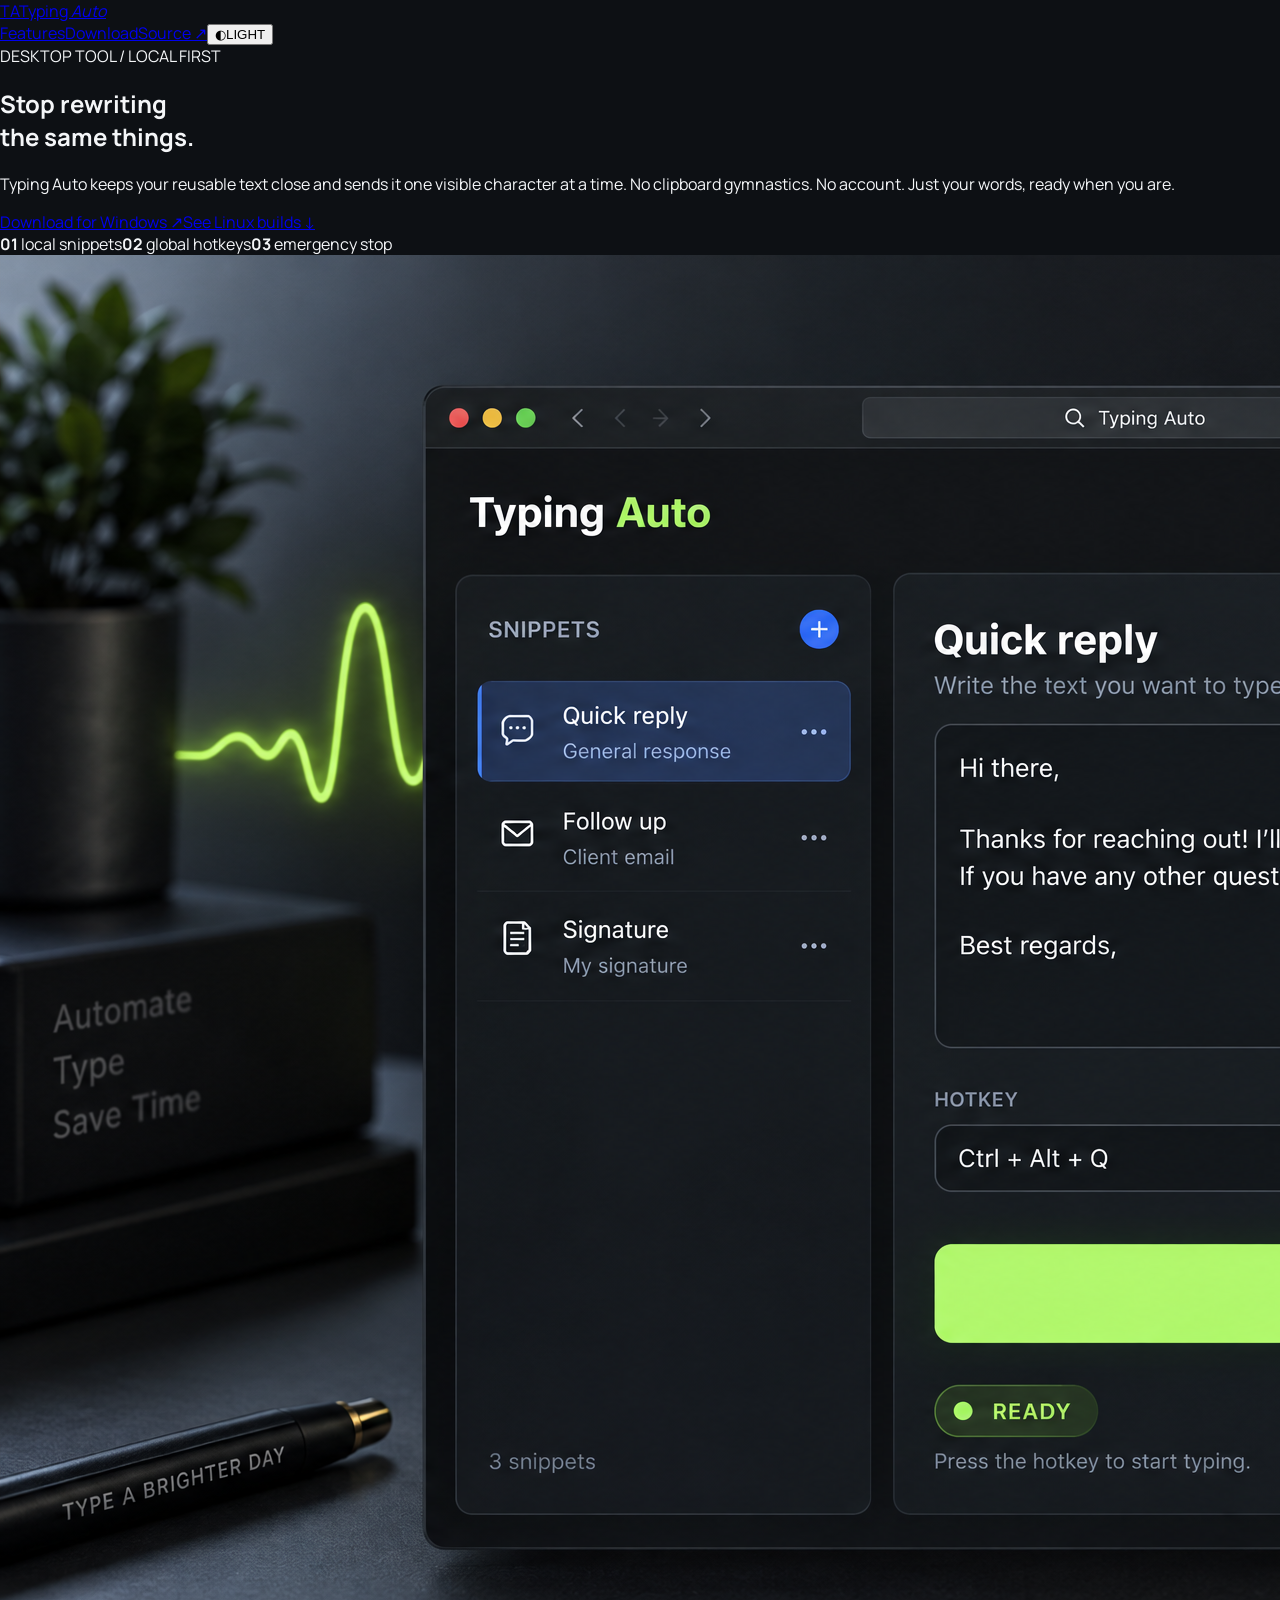
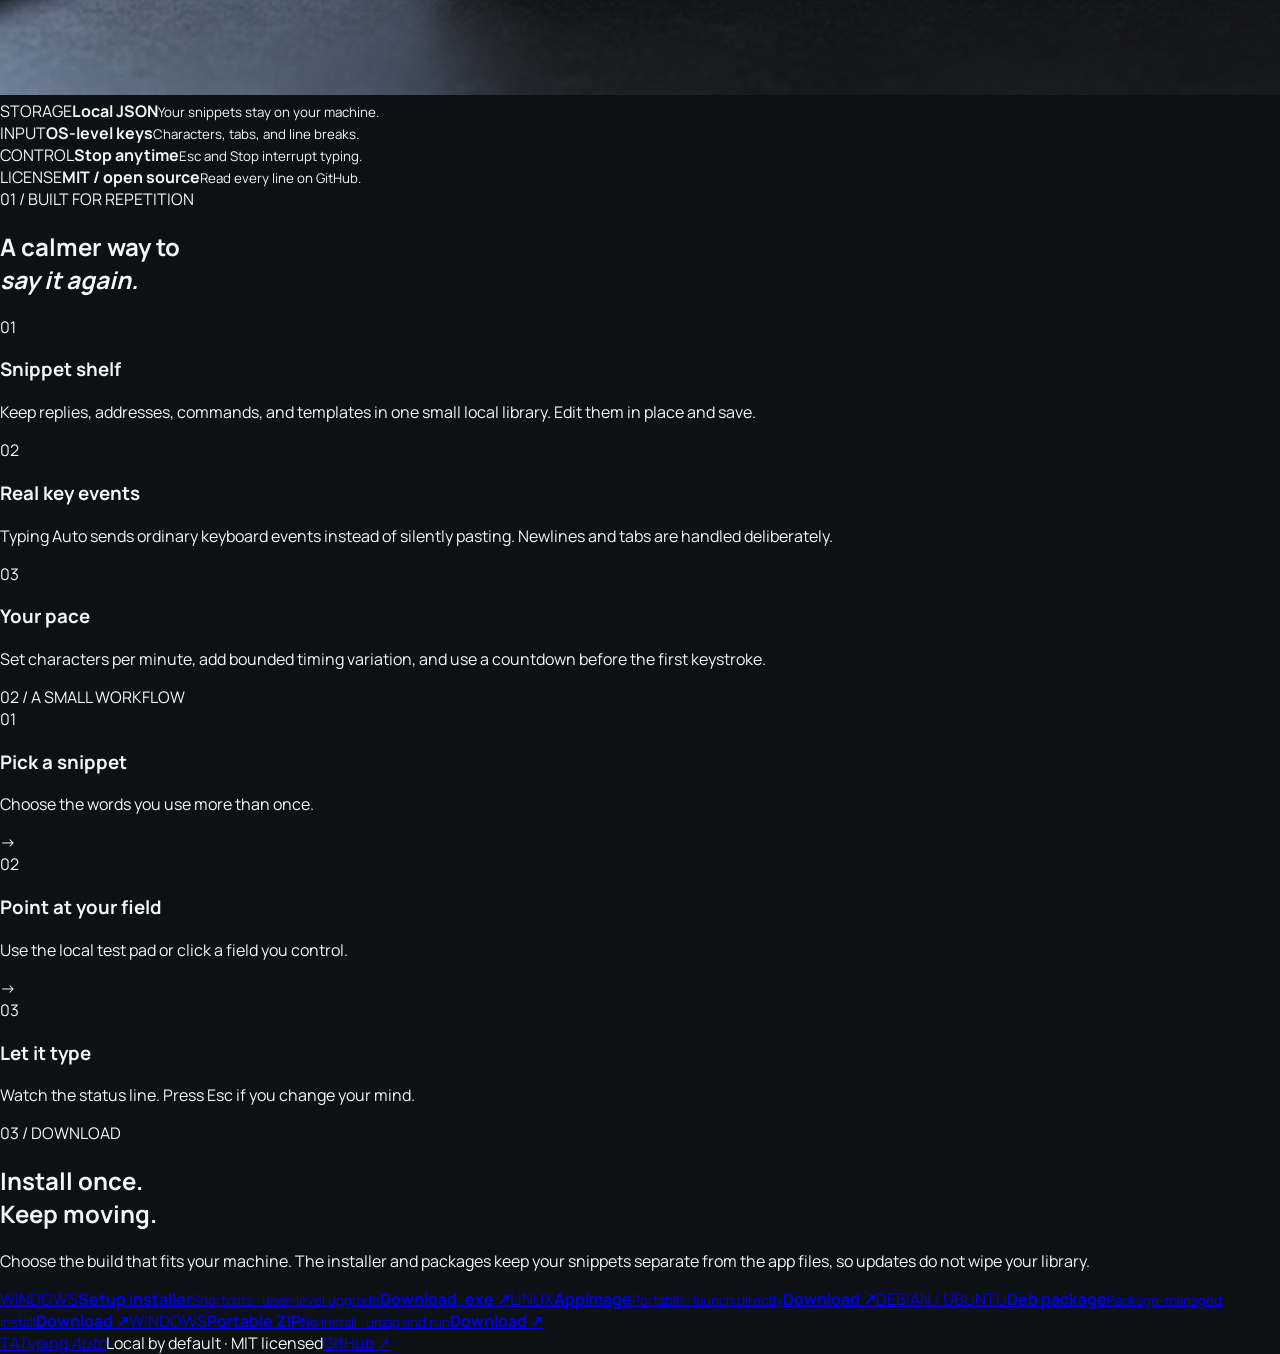
==== commit db43cac7: "Refresh product UI and website experience" ====
--- a/site/index.html
+++ b/site/index.html
@@ -1,22 +1,53 @@
 <!doctype html>
-<html lang="en">
+<html lang="en" data-theme="dark">
 <head>
   <meta charset="utf-8">
   <meta name="viewport" content="width=device-width, initial-scale=1">
-  <meta name="description" content="Typing Auto is a transparent local keyboard tool with Windows and Linux desktop builds.">
-  <title>Typing Auto / a small keyboard instrument</title>
+  <meta name="description" content="Typing Auto is a local desktop app for reusable snippets and visible, character-by-character typing.">
+  <title>Typing Auto — reusable words, ready when you are</title>
+  <link rel="preconnect" href="https://fonts.googleapis.com">
+  <link rel="preconnect" href="https://fonts.gstatic.com" crossorigin>
+  <link href="https://fonts.googleapis.com/css2?family=DM+Mono:wght@400;500&family=Manrope:wght@400;500;600;700;800&display=swap" rel="stylesheet">
   <link rel="stylesheet" href="styles.css">
 </head>
 <body>
-  <div class="topline"><span>TA–01</span><span>DESKTOP UTILITY / 2026</span><span>LOCAL FIRST</span></div>
-  <header class="masthead wrap"><a class="wordmark" href="#top">Typing<br><i>Auto</i></a><div class="mast-meta"><span>SNIPPETS<br><b>01—∞</b></span><span>INPUT<br><b>OS LEVEL</b></span><a href="https://github.com/agenticweeb/typing-auto">SOURCE ↗</a></div></header>
+  <div class="noise"></div>
+  <header class="site-header wrap">
+    <a class="brand" href="#top" aria-label="Typing Auto home"><span class="brand-mark">TA</span><span>Typing <em>Auto</em></span></a>
+    <nav class="nav" aria-label="Main navigation"><a href="#features">Features</a><a href="#download">Download</a><a href="https://github.com/agenticweeb/typing-auto">Source ↗</a><button class="theme-toggle" id="themeToggle" type="button" aria-label="Switch color theme"><span class="theme-icon">◐</span><span id="themeLabel">LIGHT</span></button></nav>
+  </header>
+
   <main id="top">
-    <section class="intro wrap"><div class="stamp">NOT A CLOUD SERVICE<br>NOT A MACRO MARKETPLACE</div><h1>A small app for<br><i>repeating yourself.</i></h1><p class="intro-copy">Typing Auto keeps reusable text on your machine and sends it as ordinary keyboard events. Pick a snippet, set a pace, click a field. The app tells you what it is doing.</p><div class="intro-actions"><a class="button" href="https://github.com/agenticweeb/typing-auto/releases/latest/download/TypingAuto-windows-setup.exe">DOWNLOAD FOR WINDOWS ↗</a><a href="#install">OTHER DOWNLOADS ↓</a></div></section>
-    <section id="how" class="work wrap"><div class="rail">01 / OPERATION</div><div class="work-body"><h2>Three moves.<br>No mystery.</h2><div class="steps"><div><b>01</b><strong>Choose</strong><p>Select a saved snippet or write a new one. Text lives in <code>~/.typing-auto</code>.</p></div><div><b>02</b><strong>Point</strong><p>Use the local test pad or press Pick target, then click the field you control.</p></div><div><b>03</b><strong>Release</strong><p>Set characters per minute. A countdown gives you time to focus the target. Esc always stops.</p></div></div></div></section>
-    <section class="specs wrap"><div class="rail">02 / SPECIFICATION</div><div class="spec-grid"><div class="spec-main"><div class="readout"><span>STATUS</span><b>VISIBLE</b></div><div class="readout"><span>STORAGE</span><b>LOCAL JSON</b></div><div class="readout"><span>NETWORK</span><b>NONE</b></div><div class="readout"><span>LICENSE</span><b>MIT</b></div></div><div class="spec-note"><p>The desktop build is deliberately boring in the best way: no account, no service, no hidden startup entry, no target-process injection.</p><p>Installers upgrade the app in place while your snippets stay in <code>~/.typing-auto</code> or <code>%USERPROFILE%\.typing-auto</code>.</p></div></div></section>
-    <section id="install" class="install wrap"><div class="rail">03 / INSTALL</div><div class="install-body"><h2>Download the app.<br>Launch it directly.</h2><div class="download-row"><a class="download" href="https://github.com/agenticweeb/typing-auto/releases/latest/download/TypingAuto-windows-setup.exe"><span>WINDOWS / INSTALLER</span><b>SETUP EXE ↗</b></a><a class="download" href="https://github.com/agenticweeb/typing-auto/releases/latest/download/TypingAuto-linux.AppImage"><span>LINUX / APPIMAGE</span><b>DOWNLOAD ↗</b></a><a class="download" href="https://github.com/agenticweeb/typing-auto/releases/latest/download/TypingAuto-linux.deb"><span>LINUX / DEBIAN</span><b>DOWNLOAD ↗</b></a><a class="download" href="https://github.com/agenticweeb/typing-auto/releases/latest/download/TypingAuto-windows-portable.zip"><span>WINDOWS / PORTABLE</span><b>ZIP ↗</b></a></div><p class="small-note">The Windows installer creates shortcuts and can upgrade an existing installation. Linux users can choose AppImage for a portable launch or Debian for package-managed installation. Your snippets remain outside the application files. <a href="https://github.com/agenticweeb/typing-auto">Read the source ↗</a></p></div></section>
-    <section class="boundary wrap"><div class="rail">04 / BOUNDARY</div><div><h2>Privacy without pretending<br>to be invisible.</h2><p>Typing Auto is for places where you have permission to automate: your own forms, test fixtures, accessibility experiments, and repetitive text entry. It does not attempt to bypass anti-cheat, monitoring, access controls, or application rules.</p><a class="text-button" href="https://github.com/agenticweeb/typing-auto/blob/main/README.md">READ THE SAFETY MODEL ↗</a></div></section>
+    <section class="hero wrap">
+      <div class="hero-copy">
+        <div class="eyebrow"><span class="live-dot"></span> DESKTOP TOOL / LOCAL FIRST</div>
+        <h1>Stop rewriting<br><span>the same things.</span></h1>
+        <p class="hero-lede">Typing Auto keeps your reusable text close and sends it one visible character at a time. No clipboard gymnastics. No account. Just your words, ready when you are.</p>
+        <div class="hero-actions"><a class="button primary" href="https://github.com/agenticweeb/typing-auto/releases/latest/download/TypingAuto-windows-setup.exe">Download for Windows <span>↗</span></a><a class="text-link" href="#download">See Linux builds <span>↓</span></a></div>
+        <div class="hero-meta"><span><b>01</b> local snippets</span><span><b>02</b> global hotkeys</span><span><b>03</b> emergency stop</span></div>
+      </div>
+      <div class="hero-visual"><div class="visual-glow"></div><img src="product-preview.png" alt="Typing Auto desktop app preview with snippets and typing controls"></div>
+    </section>
+
+    <section class="trust-strip"><div class="wrap trust-grid"><div><span class="trust-kicker">STORAGE</span><strong>Local JSON</strong><small>Your snippets stay on your machine.</small></div><div><span class="trust-kicker">INPUT</span><strong>OS-level keys</strong><small>Characters, tabs, and line breaks.</small></div><div><span class="trust-kicker">CONTROL</span><strong>Stop anytime</strong><small>Esc and Stop interrupt typing.</small></div><div><span class="trust-kicker">LICENSE</span><strong>MIT / open source</strong><small>Read every line on GitHub.</small></div></div></section>
+
+    <section id="features" class="section wrap"><div class="section-label">01 / BUILT FOR REPETITION</div><div class="section-content"><h2>A calmer way to<br><i>say it again.</i></h2><div class="feature-grid"><article><span class="feature-number">01</span><h3>Snippet shelf</h3><p>Keep replies, addresses, commands, and templates in one small local library. Edit them in place and save.</p></article><article><span class="feature-number">02</span><h3>Real key events</h3><p>Typing Auto sends ordinary keyboard events instead of silently pasting. Newlines and tabs are handled deliberately.</p></article><article><span class="feature-number">03</span><h3>Your pace</h3><p>Set characters per minute, add bounded timing variation, and use a countdown before the first keystroke.</p></article></div></div></section>
+
+    <section class="section showcase wrap"><div class="section-label">02 / A SMALL WORKFLOW</div><div class="section-content workflow"><div><span class="step-index">01</span><h3>Pick a snippet</h3><p>Choose the words you use more than once.</p></div><div class="connector">→</div><div><span class="step-index">02</span><h3>Point at your field</h3><p>Use the local test pad or click a field you control.</p></div><div class="connector">→</div><div><span class="step-index">03</span><h3>Let it type</h3><p>Watch the status line. Press Esc if you change your mind.</p></div></div></section>
+
+    <section id="download" class="download-section"><div class="wrap download-inner"><div><div class="eyebrow">03 / DOWNLOAD</div><h2>Install once.<br><span>Keep moving.</span></h2><p>Choose the build that fits your machine. The installer and packages keep your snippets separate from the app files, so updates do not wipe your library.</p></div><div class="download-cards"><a class="download-card featured" href="https://github.com/agenticweeb/typing-auto/releases/latest/download/TypingAuto-windows-setup.exe"><span class="platform">WINDOWS</span><strong>Setup installer</strong><small>Shortcuts · user-level upgrade</small><b>Download .exe ↗</b></a><a class="download-card" href="https://github.com/agenticweeb/typing-auto/releases/latest/download/TypingAuto-linux.AppImage"><span class="platform">LINUX</span><strong>AppImage</strong><small>Portable · launch directly</small><b>Download ↗</b></a><a class="download-card" href="https://github.com/agenticweeb/typing-auto/releases/latest/download/TypingAuto-linux.deb"><span class="platform">DEBIAN / UBUNTU</span><strong>Deb package</strong><small>Package-managed install</small><b>Download ↗</b></a><a class="download-card" href="https://github.com/agenticweeb/typing-auto/releases/latest/download/TypingAuto-windows-portable.zip"><span class="platform">WINDOWS</span><strong>Portable ZIP</strong><small>No install · unzip and run</small><b>Download ↗</b></a></div></div></section>
   </main>
-  <footer class="wrap footer"><span>Typing Auto / MIT</span><span>Built to be inspected.</span></footer>
+
+  <footer class="site-footer wrap"><a class="brand" href="#top"><span class="brand-mark">TA</span><span>Typing <em>Auto</em></span></a><span>Local by default · MIT licensed</span><a href="https://github.com/agenticweeb/typing-auto">GitHub ↗</a></footer>
+  <script>
+    const root = document.documentElement;
+    const button = document.getElementById('themeToggle');
+    const label = document.getElementById('themeLabel');
+    const saved = localStorage.getItem('typing-auto-theme');
+    if (saved) root.dataset.theme = saved;
+    function syncTheme() { label.textContent = root.dataset.theme === 'dark' ? 'LIGHT' : 'DARK'; }
+    syncTheme();
+    button.addEventListener('click', () => { root.dataset.theme = root.dataset.theme === 'dark' ? 'light' : 'dark'; localStorage.setItem('typing-auto-theme', root.dataset.theme); syncTheme(); });
+  </script>
 </body>
 </html>
--- a/site/styles.css
+++ b/site/styles.css
@@ -1,2 +1,11 @@
-@import url('https://fonts.googleapis.com/css2?family=DM+Mono:wght@400;500&family=Space+Grotesk:wght@400;500;600;700&display=swap');
-:root{--ink:#17201e;--muted:#66706a;--paper:#edece5;--acid:#d8f25c;--rust:#d65b3a;--line:#c8cbc0;--blue:#284e68}*{box-sizing:border-box}html{scroll-behavior:smooth}body{margin:0;background:var(--paper);color:var(--ink);font-family:'Space Grotesk',Arial,sans-serif}.wrap{width:min(1100px,calc(100% - 56px));margin:0 auto}.topline{height:32px;padding:0 28px;background:var(--ink);color:var(--acid);display:flex;justify-content:space-between;align-items:center;font:10px 'DM Mono',monospace;letter-spacing:.12em}.masthead{display:flex;justify-content:space-between;align-items:flex-start;padding:34px 0 30px;border-bottom:1px solid var(--ink)}.wordmark{font-size:30px;line-height:.72;letter-spacing:-.08em;color:var(--ink);text-decoration:none;font-weight:700}.wordmark i{font-family:Georgia,serif;font-weight:400;letter-spacing:-.1em}.mast-meta{display:flex;gap:35px;align-items:flex-start;font:10px/1.3 'DM Mono',monospace;color:var(--muted);letter-spacing:.08em}.mast-meta b{color:var(--ink);font-weight:500}.mast-meta a{color:var(--ink);text-decoration:none;border-bottom:1px solid var(--ink);padding-bottom:2px}.intro{padding:90px 0 110px;position:relative}.stamp{position:absolute;right:0;top:95px;color:var(--rust);font:10px/1.4 'DM Mono',monospace;letter-spacing:.08em;border:1px solid var(--rust);padding:9px;transform:rotate(3deg)}h1{font-size:clamp(58px,9vw,124px);line-height:.83;letter-spacing:-.095em;font-weight:600;margin:0 0 34px;max-width:800px}h1 i,h2 i{font-family:Georgia,serif;font-weight:400;letter-spacing:-.08em}.intro-copy{max-width:550px;font-size:19px;line-height:1.35;color:var(--muted);margin:0 0 34px}.intro-actions{display:flex;align-items:center;gap:25px}.intro-actions a:not(.button),.text-button{font:11px 'DM Mono',monospace;letter-spacing:.06em;color:var(--ink);text-decoration:none;border-bottom:1px solid var(--ink);padding-bottom:3px}.button{display:inline-block;color:var(--ink);background:var(--acid);border:1px solid var(--ink);padding:13px 16px;text-decoration:none;font:11px 'DM Mono',monospace;letter-spacing:.04em;box-shadow:4px 4px 0 var(--ink)}.button:hover{box-shadow:2px 2px 0 var(--ink);transform:translate(2px,2px)}.rail{font:10px 'DM Mono',monospace;letter-spacing:.1em;color:var(--rust);padding-top:5px}.work,.specs,.install,.boundary{border-top:1px solid var(--ink);padding:70px 0;display:grid;grid-template-columns:145px 1fr;gap:35px}.work-body h2,.install-body h2,.boundary h2{font-size:52px;line-height:.9;letter-spacing:-.08em;font-weight:500;margin:0 0 48px}.steps{display:grid;grid-template-columns:repeat(3,1fr);gap:25px}.steps>div{border-top:3px solid var(--ink);padding-top:12px}.steps b{font:11px 'DM Mono',monospace;color:var(--rust);display:block;margin-bottom:25px}.steps strong{font-size:25px;letter-spacing:-.05em}.steps p,.spec-note p,.boundary p{color:var(--muted);font-size:15px;line-height:1.4}code{font:12px 'DM Mono',monospace;background:#dfe0d6;padding:2px 4px}.specs{background:var(--blue);color:#f4f3ed;margin-top:0;max-width:none;padding-left:max(28px,calc((100% - 1100px)/2));padding-right:max(28px,calc((100% - 1100px)/2));grid-template-columns:145px 1fr}.spec-grid{display:grid;grid-template-columns:1fr 1fr;gap:70px}.spec-main{border-top:1px solid #9bb3bc}.readout{display:flex;justify-content:space-between;border-bottom:1px solid #668392;padding:13px 0;font:11px 'DM Mono',monospace;letter-spacing:.06em}.readout span{color:#a4bac0}.readout b{color:var(--acid);font-weight:500}.spec-note p{color:#d6dfd9}.install{padding-bottom:90px}.download-row{display:grid;grid-template-columns:1fr 1fr;gap:12px;margin-bottom:26px}.download{display:flex;justify-content:space-between;gap:20px;background:var(--ink);color:var(--acid);padding:17px;text-decoration:none;font:11px 'DM Mono',monospace;border:1px solid var(--ink)}.download:hover{background:var(--rust);color:white}.download b{font-weight:500}.small-note{font-size:13px;color:var(--muted);max-width:610px}.boundary{padding-bottom:100px}.boundary>div:last-child{max-width:650px}.boundary h2{margin-bottom:22px}.boundary p{font-size:18px;max-width:600px;margin-bottom:28px}.footer{border-top:1px solid var(--ink);padding:22px 0 42px;display:flex;justify-content:space-between;font:10px 'DM Mono',monospace;letter-spacing:.08em}@media(max-width:760px){.wrap{width:calc(100% - 34px)}.topline{padding:0 17px;font-size:8px}.topline span:nth-child(2){display:none}.mast-meta{gap:10px}.mast-meta span{display:none}.intro{padding:70px 0 80px}.stamp{position:static;display:inline-block;margin-bottom:35px;transform:rotate(-2deg)}h1{font-size:64px}.work,.specs,.install,.boundary{display:block;padding:48px 0}.rail{margin-bottom:24px}.steps,.spec-grid,.download-row{grid-template-columns:1fr;gap:25px}.work-body h2,.install-body h2,.boundary h2{font-size:44px}.specs{padding-left:17px;padding-right:17px}.spec-note{margin-top:10px}.footer{display:block}.footer span{display:block;margin-top:7px}}
+@import url('https://fonts.googleapis.com/css2?family=DM+Mono:wght@400;500&family=Manrope:wght@400;500;600;700;800&display=swap');
+
+:root{--bg:#0d1014;--panel:#141920;--panel-2:#1a212a;--ink:#f4f6f8;--muted:#96a2b1;--line:#29323d;--lime:#c9f45b;--lime-2:#e6ff9a;--blue:#75adff;--orange:#ff846d;--shadow:0 26px 80px rgba(0,0,0,.3)}
+:root[data-theme="light"]{--bg:#f5f7f9;--panel:#ffffff;--panel-2:#edf1f5;--ink:#15202b;--muted:#637080;--line:#d8e0e7;--lime:#a6d72b;--lime-2:#d3f56c;--blue:#3779c8;--orange:#d75845;--shadow:0 26px 80px rgba(29,53,77,.12)}
+*{box-sizing:border-box}html{scroll-behavior:smooth}body{margin:0;background:var(--bg);color:var(--ink);font-family:'Manrope',Arial,sans-serif;transition:background .25s,color .25s}.noise{position:fixed;inset:0;pointer-events:none;opacity:.025;background-image:url("data:image/svg+xml,%3Csvg viewBox='0 0 180 180' xmlns='http://www.w3.org/2000/svg'%3E%3Cfilter id='n'%3E%3CfeTurbulence type='fractalNoise' baseFrequency='.8' numOctaves='3' stitchTiles='stitch'/%3E%3C/filter%3E%3Crect width='100%25' height='100%25' filter='url(%23n)' opacity='.35'/%3E%3C/svg%3E');z-index:10}.wrap{width:min(1180px,calc(100% - 56px));margin:0 auto}.site-header{height:86px;display:flex;align-items:center;justify-content:space-between;border-bottom:1px solid var(--line)}.brand{display:flex;align-items:center;gap:11px;color:var(--ink);font-size:16px;font-weight:800;letter-spacing:-.04em;text-decoration:none}.brand em{font-style:normal;color:var(--lime)}.brand-mark{display:grid;place-items:center;width:31px;height:31px;background:var(--lime);color:#10151a;font:800 12px 'DM Mono',monospace;letter-spacing:-.1em}.nav{display:flex;align-items:center;gap:27px}.nav a,.theme-toggle{font:10px 'DM Mono',monospace;letter-spacing:.08em;color:var(--muted);text-decoration:none;background:none;border:0;cursor:pointer}.nav a:hover,.theme-toggle:hover{color:var(--lime)}.theme-toggle{display:flex;align-items:center;gap:7px;border:1px solid var(--line);padding:9px 11px;color:var(--ink)}.theme-icon{font-size:15px;color:var(--lime)}
+.hero{min-height:650px;display:grid;grid-template-columns:47% 53%;gap:15px;align-items:center;padding:84px 0 92px}.eyebrow{font:10px 'DM Mono',monospace;letter-spacing:.12em;color:var(--blue)}.live-dot{display:inline-block;width:7px;height:7px;border-radius:50%;background:var(--lime);box-shadow:0 0 0 5px color-mix(in srgb,var(--lime) 15%,transparent);margin-right:7px}.hero h1{font-size:clamp(54px,7vw,96px);line-height:.92;letter-spacing:-.085em;margin:23px 0 25px;font-weight:800}.hero h1 span,.download-section h2 span{color:var(--lime)}.hero-lede{max-width:500px;color:var(--muted);font-size:17px;line-height:1.6;margin:0 0 31px}.hero-actions{display:flex;align-items:center;gap:23px}.button{display:inline-flex;align-items:center;gap:18px;text-decoration:none}.primary{padding:15px 17px;background:var(--lime);color:#10151a;font:700 11px 'DM Mono',monospace;letter-spacing:.03em;box-shadow:5px 5px 0 var(--blue)}.primary:hover{transform:translate(2px,2px);box-shadow:3px 3px 0 var(--blue)}.text-link{color:var(--ink);font:10px 'DM Mono',monospace;letter-spacing:.06em;text-decoration:none;border-bottom:1px solid var(--muted);padding-bottom:5px}.text-link span{color:var(--lime);margin-left:7px}.hero-meta{display:flex;gap:17px;margin-top:67px;padding-top:17px;border-top:1px solid var(--line);font:9px 'DM Mono',monospace;color:var(--muted);letter-spacing:.06em}.hero-meta b{color:var(--lime);font-weight:400;margin-right:4px}.hero-visual{position:relative;min-width:0}.visual-glow{position:absolute;width:390px;height:390px;right:10%;top:12%;background:var(--lime);filter:blur(120px);opacity:.09}.hero-visual img{display:block;width:calc(100% + 105px);max-width:none;margin-left:-30px;position:relative;filter:drop-shadow(0 35px 45px rgba(0,0,0,.34))}
+.trust-strip{border-top:1px solid var(--line);border-bottom:1px solid var(--line);background:var(--panel)}.trust-grid{display:grid;grid-template-columns:repeat(4,1fr)}.trust-grid>div{padding:23px 25px;border-right:1px solid var(--line)}.trust-grid>div:first-child{padding-left:0}.trust-grid>div:last-child{border:0}.trust-kicker,.platform{display:block;color:var(--blue);font:9px 'DM Mono',monospace;letter-spacing:.12em;margin-bottom:8px}.trust-grid strong{display:block;font-size:15px;letter-spacing:-.04em}.trust-grid small{display:block;color:var(--muted);font-size:10px;margin-top:5px;line-height:1.4}
+.section{display:grid;grid-template-columns:180px 1fr;gap:50px;padding:115px 0;border-bottom:1px solid var(--line)}.section-label{font:10px 'DM Mono',monospace;color:var(--orange);letter-spacing:.11em;padding-top:8px}.section h2,.download-section h2{font-size:64px;line-height:.94;letter-spacing:-.08em;margin:0 0 57px}.section h2 i{font-family:Georgia,serif;font-weight:400}.feature-grid{display:grid;grid-template-columns:repeat(3,1fr);gap:18px}.feature-grid article{background:var(--panel);border:1px solid var(--line);padding:25px;min-height:220px}.feature-number,.step-index{display:block;color:var(--lime);font:11px 'DM Mono',monospace;margin-bottom:47px}.feature-grid h3,.workflow h3{font-size:20px;letter-spacing:-.05em;margin:0 0 12px}.feature-grid p,.workflow p{font-size:13px;line-height:1.55;color:var(--muted);margin:0}.showcase{padding-top:83px;padding-bottom:83px}.workflow{display:grid;grid-template-columns:1fr 45px 1fr 45px 1fr;align-items:center;gap:16px}.workflow>div:not(.connector){background:var(--panel);border:1px solid var(--line);padding:24px;min-height:170px}.workflow .step-index{margin-bottom:29px}.connector{color:var(--lime);font-size:24px;text-align:center}
+.download-section{background:var(--panel);border-top:1px solid var(--line);border-bottom:1px solid var(--line);padding:105px 0}.download-inner{display:grid;grid-template-columns:39% 1fr;gap:90px}.download-section h2{margin:18px 0 22px}.download-section p{color:var(--muted);font-size:14px;line-height:1.6;max-width:390px}.download-cards{display:grid;grid-template-columns:1fr 1fr;gap:12px}.download-card{display:flex;flex-direction:column;min-height:172px;padding:21px;background:var(--panel-2);border:1px solid var(--line);color:var(--ink);text-decoration:none;transition:transform .2s,border .2s}.download-card:hover{transform:translateY(-4px);border-color:var(--lime)}.download-card.featured{background:var(--lime);color:#10151a;border-color:var(--lime)}.download-card.featured .platform,.download-card.featured small{color:#405115}.download-card strong{font-size:19px;letter-spacing:-.05em}.download-card small{color:var(--muted);font-size:10px;margin-top:6px}.download-card b{font:10px 'DM Mono',monospace;margin-top:auto;letter-spacing:.05em}.site-footer{display:flex;justify-content:space-between;align-items:center;padding:27px 0 42px;color:var(--muted);font:10px 'DM Mono',monospace}.site-footer>a:last-child{color:var(--ink);text-decoration:none}.site-footer .brand{font-family:'Manrope',sans-serif;font-size:14px}
+@media(max-width:860px){.nav a{display:none}.hero{grid-template-columns:1fr;padding-top:62px}.hero-visual{order:-1}.hero-visual img{width:100%;margin:0}.hero{padding-bottom:55px}.hero-meta{margin-top:42px}.trust-grid{grid-template-columns:1fr 1fr}.trust-grid>div{border-bottom:1px solid var(--line)}.trust-grid>div:nth-child(2){border-right:0}.trust-grid>div:first-child{padding-left:25px}.section{display:block;padding:75px 0}.section-label{margin-bottom:28px}.section h2,.download-section h2{font-size:50px}.feature-grid{grid-template-columns:1fr}.workflow{grid-template-columns:1fr;gap:10px}.connector{transform:rotate(90deg)}.download-inner{grid-template-columns:1fr;gap:35px}.download-section{padding:75px 0}}
+@media(max-width:520px){.wrap{width:calc(100% - 34px)}.site-header{height:70px}.hero h1{font-size:55px}.hero-actions{align-items:flex-start;flex-direction:column;gap:19px}.hero-meta{gap:8px;flex-wrap:wrap}.trust-grid{grid-template-columns:1fr}.trust-grid>div,.trust-grid>div:nth-child(2){border-right:0;padding:19px 0}.download-cards{grid-template-columns:1fr}.site-footer{align-items:flex-start;flex-direction:column;gap:18px}}
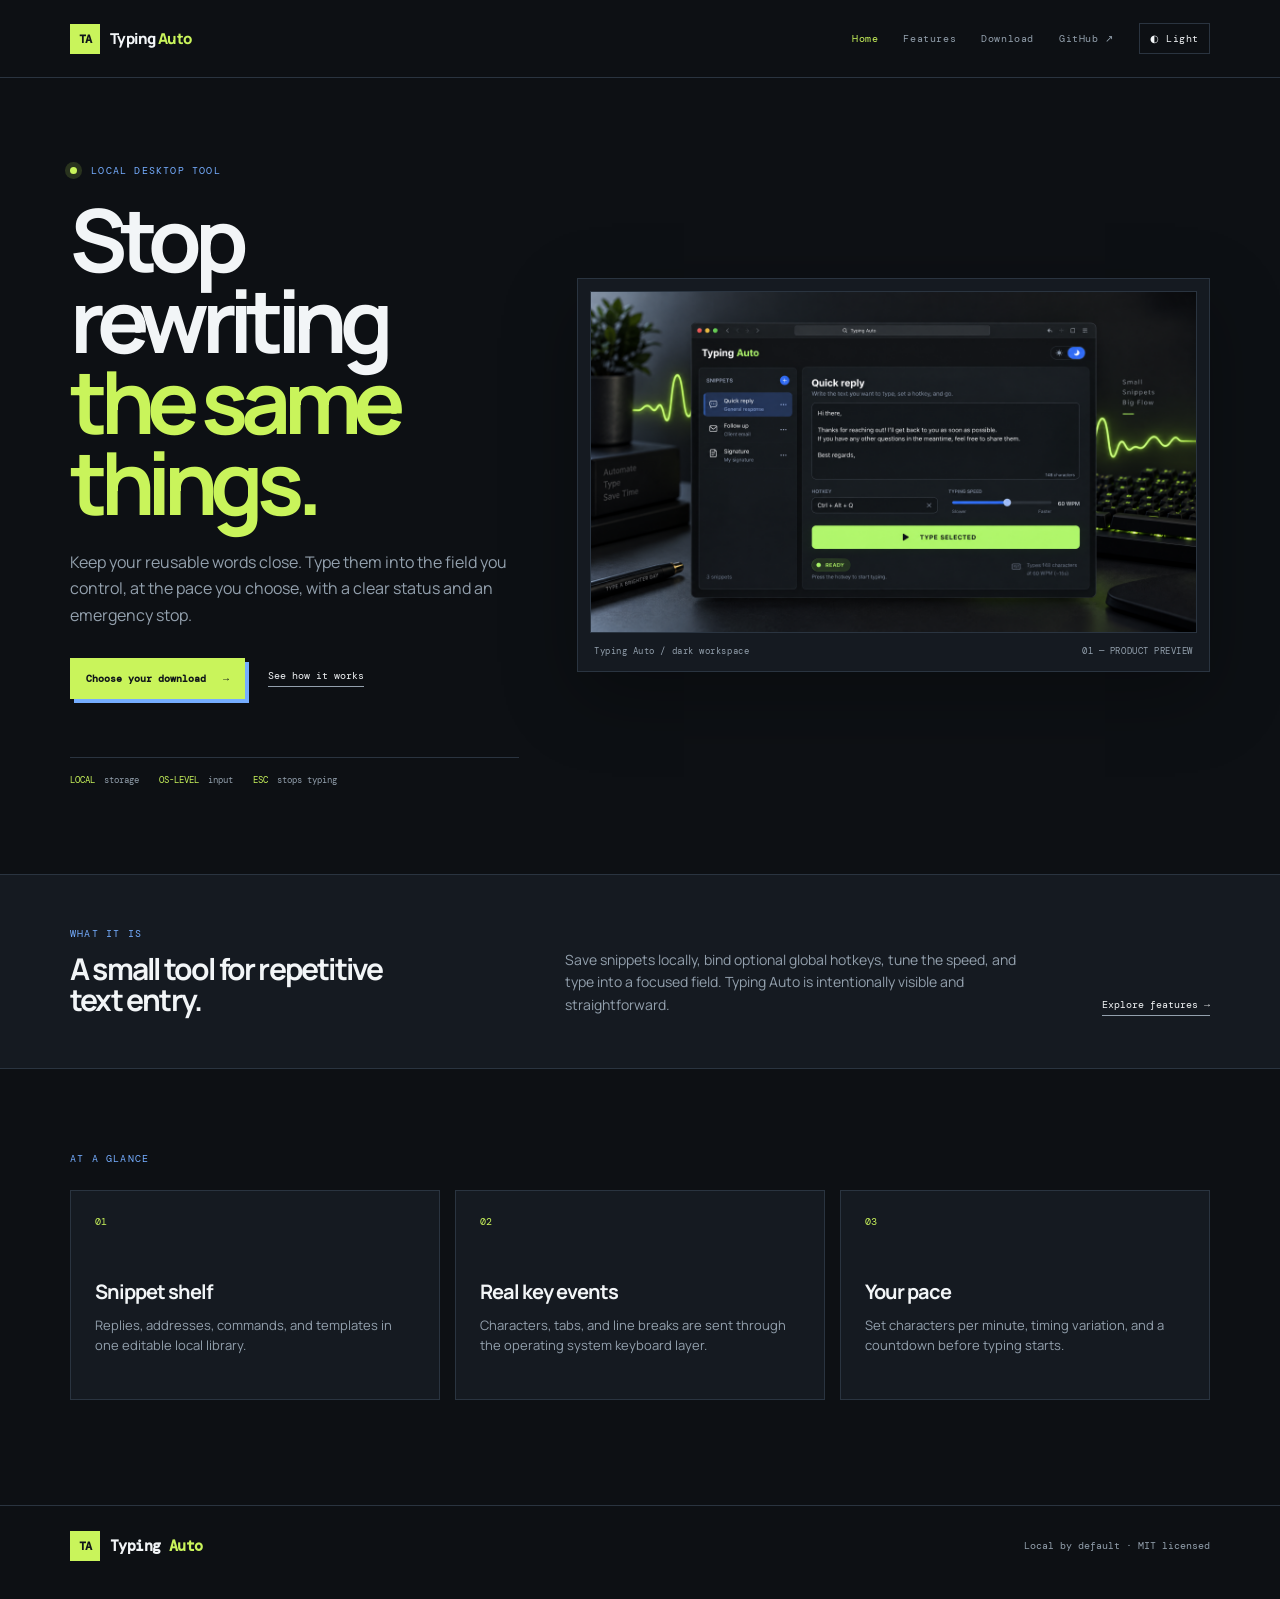
==== commit 4fb3759f: "Rebuild website as a clean multi-page product site" ====
--- a/site/index.html
+++ b/site/index.html
@@ -3,51 +3,24 @@
 <head>
   <meta charset="utf-8">
   <meta name="viewport" content="width=device-width, initial-scale=1">
-  <meta name="description" content="Typing Auto is a local desktop app for reusable snippets and visible, character-by-character typing.">
-  <title>Typing Auto — reusable words, ready when you are</title>
+  <meta name="description" content="Typing Auto is a local desktop app for reusable snippets and visible character-by-character typing.">
+  <title>Typing Auto — reusable text, ready when you are</title>
   <link rel="preconnect" href="https://fonts.googleapis.com">
   <link rel="preconnect" href="https://fonts.gstatic.com" crossorigin>
   <link href="https://fonts.googleapis.com/css2?family=DM+Mono:wght@400;500&family=Manrope:wght@400;500;600;700;800&display=swap" rel="stylesheet">
   <link rel="stylesheet" href="styles.css">
 </head>
 <body>
-  <div class="noise"></div>
-  <header class="site-header wrap">
-    <a class="brand" href="#top" aria-label="Typing Auto home"><span class="brand-mark">TA</span><span>Typing <em>Auto</em></span></a>
-    <nav class="nav" aria-label="Main navigation"><a href="#features">Features</a><a href="#download">Download</a><a href="https://github.com/agenticweeb/typing-auto">Source ↗</a><button class="theme-toggle" id="themeToggle" type="button" aria-label="Switch color theme"><span class="theme-icon">◐</span><span id="themeLabel">LIGHT</span></button></nav>
-  </header>
-
-  <main id="top">
-    <section class="hero wrap">
-      <div class="hero-copy">
-        <div class="eyebrow"><span class="live-dot"></span> DESKTOP TOOL / LOCAL FIRST</div>
-        <h1>Stop rewriting<br><span>the same things.</span></h1>
-        <p class="hero-lede">Typing Auto keeps your reusable text close and sends it one visible character at a time. No clipboard gymnastics. No account. Just your words, ready when you are.</p>
-        <div class="hero-actions"><a class="button primary" href="https://github.com/agenticweeb/typing-auto/releases/latest/download/TypingAuto-windows-setup.exe">Download for Windows <span>↗</span></a><a class="text-link" href="#download">See Linux builds <span>↓</span></a></div>
-        <div class="hero-meta"><span><b>01</b> local snippets</span><span><b>02</b> global hotkeys</span><span><b>03</b> emergency stop</span></div>
-      </div>
-      <div class="hero-visual"><div class="visual-glow"></div><img src="product-preview.png" alt="Typing Auto desktop app preview with snippets and typing controls"></div>
+  <header class="site-header"><div class="shell nav-row"><a class="brand" href="index.html"><span class="brand-mark">TA</span><span>Typing <em>Auto</em></span></a><nav><a class="active" href="index.html">Home</a><a href="features.html">Features</a><a href="download.html">Download</a><a href="https://github.com/agenticweeb/typing-auto">GitHub ↗</a><button data-theme-toggle class="theme-button" type="button">◐ <span data-theme-label>Light</span></button></nav></div></header>
+  <main>
+    <section class="home-hero shell">
+      <div class="hero-copy"><p class="eyebrow"><span class="dot"></span> LOCAL DESKTOP TOOL</p><h1>Stop rewriting<br><span>the same things.</span></h1><p class="lede">Keep your reusable words close. Type them into the field you control, at the pace you choose, with a clear status and an emergency stop.</p><div class="actions"><a class="button button-primary" href="download.html">Choose your download <span>→</span></a><a class="quiet-link" href="features.html">See how it works</a></div><div class="micro-stats"><span><b>LOCAL</b> storage</span><span><b>OS-LEVEL</b> input</span><span><b>ESC</b> stops typing</span></div></div>
+      <figure class="product-frame"><img src="product-preview.png" alt="Typing Auto desktop app preview"><figcaption><span>Typing Auto / dark workspace</span><span>01 — PRODUCT PREVIEW</span></figcaption></figure>
     </section>
-
-    <section class="trust-strip"><div class="wrap trust-grid"><div><span class="trust-kicker">STORAGE</span><strong>Local JSON</strong><small>Your snippets stay on your machine.</small></div><div><span class="trust-kicker">INPUT</span><strong>OS-level keys</strong><small>Characters, tabs, and line breaks.</small></div><div><span class="trust-kicker">CONTROL</span><strong>Stop anytime</strong><small>Esc and Stop interrupt typing.</small></div><div><span class="trust-kicker">LICENSE</span><strong>MIT / open source</strong><small>Read every line on GitHub.</small></div></div></section>
-
-    <section id="features" class="section wrap"><div class="section-label">01 / BUILT FOR REPETITION</div><div class="section-content"><h2>A calmer way to<br><i>say it again.</i></h2><div class="feature-grid"><article><span class="feature-number">01</span><h3>Snippet shelf</h3><p>Keep replies, addresses, commands, and templates in one small local library. Edit them in place and save.</p></article><article><span class="feature-number">02</span><h3>Real key events</h3><p>Typing Auto sends ordinary keyboard events instead of silently pasting. Newlines and tabs are handled deliberately.</p></article><article><span class="feature-number">03</span><h3>Your pace</h3><p>Set characters per minute, add bounded timing variation, and use a countdown before the first keystroke.</p></article></div></div></section>
-
-    <section class="section showcase wrap"><div class="section-label">02 / A SMALL WORKFLOW</div><div class="section-content workflow"><div><span class="step-index">01</span><h3>Pick a snippet</h3><p>Choose the words you use more than once.</p></div><div class="connector">→</div><div><span class="step-index">02</span><h3>Point at your field</h3><p>Use the local test pad or click a field you control.</p></div><div class="connector">→</div><div><span class="step-index">03</span><h3>Let it type</h3><p>Watch the status line. Press Esc if you change your mind.</p></div></div></section>
-
-    <section id="download" class="download-section"><div class="wrap download-inner"><div><div class="eyebrow">03 / DOWNLOAD</div><h2>Install once.<br><span>Keep moving.</span></h2><p>Choose the build that fits your machine. The installer and packages keep your snippets separate from the app files, so updates do not wipe your library.</p></div><div class="download-cards"><a class="download-card featured" href="https://github.com/agenticweeb/typing-auto/releases/latest/download/TypingAuto-windows-setup.exe"><span class="platform">WINDOWS</span><strong>Setup installer</strong><small>Shortcuts · user-level upgrade</small><b>Download .exe ↗</b></a><a class="download-card" href="https://github.com/agenticweeb/typing-auto/releases/latest/download/TypingAuto-linux.AppImage"><span class="platform">LINUX</span><strong>AppImage</strong><small>Portable · launch directly</small><b>Download ↗</b></a><a class="download-card" href="https://github.com/agenticweeb/typing-auto/releases/latest/download/TypingAuto-linux.deb"><span class="platform">DEBIAN / UBUNTU</span><strong>Deb package</strong><small>Package-managed install</small><b>Download ↗</b></a><a class="download-card" href="https://github.com/agenticweeb/typing-auto/releases/latest/download/TypingAuto-windows-portable.zip"><span class="platform">WINDOWS</span><strong>Portable ZIP</strong><small>No install · unzip and run</small><b>Download ↗</b></a></div></div></section>
+    <section class="home-band"><div class="shell band-grid"><div><p class="eyebrow">WHAT IT IS</p><h2>A small tool for repetitive text entry.</h2></div><p>Save snippets locally, bind optional global hotkeys, tune the speed, and type into a focused field. Typing Auto is intentionally visible and straightforward.</p><a class="arrow-link" href="features.html">Explore features <span>→</span></a></div></section>
+    <section class="shell cards-section"><p class="eyebrow">AT A GLANCE</p><div class="three-cards"><article><span class="card-index">01</span><h3>Snippet shelf</h3><p>Replies, addresses, commands, and templates in one editable local library.</p></article><article><span class="card-index">02</span><h3>Real key events</h3><p>Characters, tabs, and line breaks are sent through the operating system keyboard layer.</p></article><article><span class="card-index">03</span><h3>Your pace</h3><p>Set characters per minute, timing variation, and a countdown before typing starts.</p></article></div></section>
   </main>
-
-  <footer class="site-footer wrap"><a class="brand" href="#top"><span class="brand-mark">TA</span><span>Typing <em>Auto</em></span></a><span>Local by default · MIT licensed</span><a href="https://github.com/agenticweeb/typing-auto">GitHub ↗</a></footer>
-  <script>
-    const root = document.documentElement;
-    const button = document.getElementById('themeToggle');
-    const label = document.getElementById('themeLabel');
-    const saved = localStorage.getItem('typing-auto-theme');
-    if (saved) root.dataset.theme = saved;
-    function syncTheme() { label.textContent = root.dataset.theme === 'dark' ? 'LIGHT' : 'DARK'; }
-    syncTheme();
-    button.addEventListener('click', () => { root.dataset.theme = root.dataset.theme === 'dark' ? 'light' : 'dark'; localStorage.setItem('typing-auto-theme', root.dataset.theme); syncTheme(); });
-  </script>
+  <footer class="site-footer"><div class="shell footer-row"><a class="brand" href="index.html"><span class="brand-mark">TA</span><span>Typing <em>Auto</em></span></a><span>Local by default · MIT licensed</span></div></footer>
+  <script src="theme.js"></script>
 </body>
 </html>
--- a/site/styles.css
+++ b/site/styles.css
@@ -1,11 +1,10 @@
 @import url('https://fonts.googleapis.com/css2?family=DM+Mono:wght@400;500&family=Manrope:wght@400;500;600;700;800&display=swap');
-
-:root{--bg:#0d1014;--panel:#141920;--panel-2:#1a212a;--ink:#f4f6f8;--muted:#96a2b1;--line:#29323d;--lime:#c9f45b;--lime-2:#e6ff9a;--blue:#75adff;--orange:#ff846d;--shadow:0 26px 80px rgba(0,0,0,.3)}
-:root[data-theme="light"]{--bg:#f5f7f9;--panel:#ffffff;--panel-2:#edf1f5;--ink:#15202b;--muted:#637080;--line:#d8e0e7;--lime:#a6d72b;--lime-2:#d3f56c;--blue:#3779c8;--orange:#d75845;--shadow:0 26px 80px rgba(29,53,77,.12)}
-*{box-sizing:border-box}html{scroll-behavior:smooth}body{margin:0;background:var(--bg);color:var(--ink);font-family:'Manrope',Arial,sans-serif;transition:background .25s,color .25s}.noise{position:fixed;inset:0;pointer-events:none;opacity:.025;background-image:url("data:image/svg+xml,%3Csvg viewBox='0 0 180 180' xmlns='http://www.w3.org/2000/svg'%3E%3Cfilter id='n'%3E%3CfeTurbulence type='fractalNoise' baseFrequency='.8' numOctaves='3' stitchTiles='stitch'/%3E%3C/filter%3E%3Crect width='100%25' height='100%25' filter='url(%23n)' opacity='.35'/%3E%3C/svg%3E');z-index:10}.wrap{width:min(1180px,calc(100% - 56px));margin:0 auto}.site-header{height:86px;display:flex;align-items:center;justify-content:space-between;border-bottom:1px solid var(--line)}.brand{display:flex;align-items:center;gap:11px;color:var(--ink);font-size:16px;font-weight:800;letter-spacing:-.04em;text-decoration:none}.brand em{font-style:normal;color:var(--lime)}.brand-mark{display:grid;place-items:center;width:31px;height:31px;background:var(--lime);color:#10151a;font:800 12px 'DM Mono',monospace;letter-spacing:-.1em}.nav{display:flex;align-items:center;gap:27px}.nav a,.theme-toggle{font:10px 'DM Mono',monospace;letter-spacing:.08em;color:var(--muted);text-decoration:none;background:none;border:0;cursor:pointer}.nav a:hover,.theme-toggle:hover{color:var(--lime)}.theme-toggle{display:flex;align-items:center;gap:7px;border:1px solid var(--line);padding:9px 11px;color:var(--ink)}.theme-icon{font-size:15px;color:var(--lime)}
-.hero{min-height:650px;display:grid;grid-template-columns:47% 53%;gap:15px;align-items:center;padding:84px 0 92px}.eyebrow{font:10px 'DM Mono',monospace;letter-spacing:.12em;color:var(--blue)}.live-dot{display:inline-block;width:7px;height:7px;border-radius:50%;background:var(--lime);box-shadow:0 0 0 5px color-mix(in srgb,var(--lime) 15%,transparent);margin-right:7px}.hero h1{font-size:clamp(54px,7vw,96px);line-height:.92;letter-spacing:-.085em;margin:23px 0 25px;font-weight:800}.hero h1 span,.download-section h2 span{color:var(--lime)}.hero-lede{max-width:500px;color:var(--muted);font-size:17px;line-height:1.6;margin:0 0 31px}.hero-actions{display:flex;align-items:center;gap:23px}.button{display:inline-flex;align-items:center;gap:18px;text-decoration:none}.primary{padding:15px 17px;background:var(--lime);color:#10151a;font:700 11px 'DM Mono',monospace;letter-spacing:.03em;box-shadow:5px 5px 0 var(--blue)}.primary:hover{transform:translate(2px,2px);box-shadow:3px 3px 0 var(--blue)}.text-link{color:var(--ink);font:10px 'DM Mono',monospace;letter-spacing:.06em;text-decoration:none;border-bottom:1px solid var(--muted);padding-bottom:5px}.text-link span{color:var(--lime);margin-left:7px}.hero-meta{display:flex;gap:17px;margin-top:67px;padding-top:17px;border-top:1px solid var(--line);font:9px 'DM Mono',monospace;color:var(--muted);letter-spacing:.06em}.hero-meta b{color:var(--lime);font-weight:400;margin-right:4px}.hero-visual{position:relative;min-width:0}.visual-glow{position:absolute;width:390px;height:390px;right:10%;top:12%;background:var(--lime);filter:blur(120px);opacity:.09}.hero-visual img{display:block;width:calc(100% + 105px);max-width:none;margin-left:-30px;position:relative;filter:drop-shadow(0 35px 45px rgba(0,0,0,.34))}
-.trust-strip{border-top:1px solid var(--line);border-bottom:1px solid var(--line);background:var(--panel)}.trust-grid{display:grid;grid-template-columns:repeat(4,1fr)}.trust-grid>div{padding:23px 25px;border-right:1px solid var(--line)}.trust-grid>div:first-child{padding-left:0}.trust-grid>div:last-child{border:0}.trust-kicker,.platform{display:block;color:var(--blue);font:9px 'DM Mono',monospace;letter-spacing:.12em;margin-bottom:8px}.trust-grid strong{display:block;font-size:15px;letter-spacing:-.04em}.trust-grid small{display:block;color:var(--muted);font-size:10px;margin-top:5px;line-height:1.4}
-.section{display:grid;grid-template-columns:180px 1fr;gap:50px;padding:115px 0;border-bottom:1px solid var(--line)}.section-label{font:10px 'DM Mono',monospace;color:var(--orange);letter-spacing:.11em;padding-top:8px}.section h2,.download-section h2{font-size:64px;line-height:.94;letter-spacing:-.08em;margin:0 0 57px}.section h2 i{font-family:Georgia,serif;font-weight:400}.feature-grid{display:grid;grid-template-columns:repeat(3,1fr);gap:18px}.feature-grid article{background:var(--panel);border:1px solid var(--line);padding:25px;min-height:220px}.feature-number,.step-index{display:block;color:var(--lime);font:11px 'DM Mono',monospace;margin-bottom:47px}.feature-grid h3,.workflow h3{font-size:20px;letter-spacing:-.05em;margin:0 0 12px}.feature-grid p,.workflow p{font-size:13px;line-height:1.55;color:var(--muted);margin:0}.showcase{padding-top:83px;padding-bottom:83px}.workflow{display:grid;grid-template-columns:1fr 45px 1fr 45px 1fr;align-items:center;gap:16px}.workflow>div:not(.connector){background:var(--panel);border:1px solid var(--line);padding:24px;min-height:170px}.workflow .step-index{margin-bottom:29px}.connector{color:var(--lime);font-size:24px;text-align:center}
-.download-section{background:var(--panel);border-top:1px solid var(--line);border-bottom:1px solid var(--line);padding:105px 0}.download-inner{display:grid;grid-template-columns:39% 1fr;gap:90px}.download-section h2{margin:18px 0 22px}.download-section p{color:var(--muted);font-size:14px;line-height:1.6;max-width:390px}.download-cards{display:grid;grid-template-columns:1fr 1fr;gap:12px}.download-card{display:flex;flex-direction:column;min-height:172px;padding:21px;background:var(--panel-2);border:1px solid var(--line);color:var(--ink);text-decoration:none;transition:transform .2s,border .2s}.download-card:hover{transform:translateY(-4px);border-color:var(--lime)}.download-card.featured{background:var(--lime);color:#10151a;border-color:var(--lime)}.download-card.featured .platform,.download-card.featured small{color:#405115}.download-card strong{font-size:19px;letter-spacing:-.05em}.download-card small{color:var(--muted);font-size:10px;margin-top:6px}.download-card b{font:10px 'DM Mono',monospace;margin-top:auto;letter-spacing:.05em}.site-footer{display:flex;justify-content:space-between;align-items:center;padding:27px 0 42px;color:var(--muted);font:10px 'DM Mono',monospace}.site-footer>a:last-child{color:var(--ink);text-decoration:none}.site-footer .brand{font-family:'Manrope',sans-serif;font-size:14px}
-@media(max-width:860px){.nav a{display:none}.hero{grid-template-columns:1fr;padding-top:62px}.hero-visual{order:-1}.hero-visual img{width:100%;margin:0}.hero{padding-bottom:55px}.hero-meta{margin-top:42px}.trust-grid{grid-template-columns:1fr 1fr}.trust-grid>div{border-bottom:1px solid var(--line)}.trust-grid>div:nth-child(2){border-right:0}.trust-grid>div:first-child{padding-left:25px}.section{display:block;padding:75px 0}.section-label{margin-bottom:28px}.section h2,.download-section h2{font-size:50px}.feature-grid{grid-template-columns:1fr}.workflow{grid-template-columns:1fr;gap:10px}.connector{transform:rotate(90deg)}.download-inner{grid-template-columns:1fr;gap:35px}.download-section{padding:75px 0}}
-@media(max-width:520px){.wrap{width:calc(100% - 34px)}.site-header{height:70px}.hero h1{font-size:55px}.hero-actions{align-items:flex-start;flex-direction:column;gap:19px}.hero-meta{gap:8px;flex-wrap:wrap}.trust-grid{grid-template-columns:1fr}.trust-grid>div,.trust-grid>div:nth-child(2){border-right:0;padding:19px 0}.download-cards{grid-template-columns:1fr}.site-footer{align-items:flex-start;flex-direction:column;gap:18px}}
+:root{--bg:#0d1014;--panel:#151a21;--panel2:#1c232c;--ink:#f2f5f7;--muted:#93a0ad;--line:#2a3440;--lime:#c9f45b;--blue:#75adff;--orange:#ff846d;--shadow:0 25px 70px rgba(0,0,0,.28)}
+:root[data-theme=light]{--bg:#f5f7f9;--panel:#fff;--panel2:#edf1f5;--ink:#17222d;--muted:#637080;--line:#d6dfe7;--lime:#a6d72b;--blue:#397bc8;--orange:#d75845;--shadow:0 25px 70px rgba(33,54,77,.12)}
+*{box-sizing:border-box}html{scroll-behavior:smooth}body{margin:0;background:var(--bg);color:var(--ink);font-family:Manrope,Arial,sans-serif;transition:background .2s,color .2s}.shell{width:min(1140px,calc(100% - 48px));margin:0 auto}.site-header{border-bottom:1px solid var(--line);height:78px}.nav-row{height:100%;display:flex;align-items:center;justify-content:space-between}.brand{display:flex;align-items:center;gap:10px;color:var(--ink);font-size:15px;font-weight:800;letter-spacing:-.04em;text-decoration:none}.brand em{font-style:normal;color:var(--lime)}.brand-mark{display:grid;place-items:center;width:30px;height:30px;background:var(--lime);color:#10151a;font:700 12px 'DM Mono',monospace;letter-spacing:-.1em}.nav-row nav{display:flex;align-items:center;gap:25px}.nav-row nav a,.theme-button{color:var(--muted);font:10px 'DM Mono',monospace;letter-spacing:.06em;text-decoration:none}.nav-row nav a:hover,.nav-row nav a.active{color:var(--lime)}.theme-button{background:transparent;border:1px solid var(--line);padding:8px 10px;color:var(--ink);cursor:pointer}.theme-button:hover{border-color:var(--lime);color:var(--lime)}
+.eyebrow{color:var(--blue);font:10px 'DM Mono',monospace;letter-spacing:.12em;margin:0}.dot{display:inline-block;width:7px;height:7px;border-radius:50%;background:var(--lime);margin-right:7px;box-shadow:0 0 0 5px color-mix(in srgb,var(--lime) 15%,transparent)}h1,h2,h3,p{margin-top:0}.home-hero{display:grid;grid-template-columns:minmax(0, .83fr) minmax(0,1.17fr);gap:58px;align-items:center;padding:86px 0 88px}.hero-copy h1{font-size:clamp(53px,6.8vw,88px);line-height:.93;letter-spacing:-.085em;margin:22px 0 26px}.hero-copy h1 span,.page-heading h1 span{color:var(--lime)}.lede{max-width:535px;color:var(--muted);font-size:16px;line-height:1.65;margin-bottom:30px}.actions{display:flex;align-items:center;gap:23px}.button{display:inline-flex;gap:17px;align-items:center;text-decoration:none}.button-primary{background:var(--lime);color:#10151a;padding:14px 16px;font:700 10px 'DM Mono',monospace;box-shadow:4px 4px 0 var(--blue)}.button-primary:hover{transform:translate(2px,2px);box-shadow:2px 2px 0 var(--blue)}.quiet-link,.arrow-link{color:var(--ink);font:10px 'DM Mono',monospace;text-decoration:none;border-bottom:1px solid var(--muted);padding-bottom:4px}.quiet-link:hover,.arrow-link:hover{color:var(--lime);border-color:var(--lime)}.micro-stats{display:flex;flex-wrap:wrap;gap:14px 20px;margin-top:58px;padding-top:16px;border-top:1px solid var(--line);color:var(--muted);font:9px 'DM Mono',monospace}.micro-stats b{color:var(--lime);font-weight:400;margin-right:4px}.product-frame{min-width:0;margin:0;background:var(--panel);border:1px solid var(--line);box-shadow:var(--shadow);padding:12px}.product-frame img{display:block;width:100%;height:auto;aspect-ratio:16/9;object-fit:cover;object-position:center;border:1px solid var(--line)}.product-frame figcaption{display:flex;justify-content:space-between;gap:15px;color:var(--muted);padding:12px 4px 2px;font:9px 'DM Mono',monospace;letter-spacing:.06em}.home-band{background:var(--panel);border-top:1px solid var(--line);border-bottom:1px solid var(--line)}.band-grid{display:grid;grid-template-columns:1fr 1fr 150px;align-items:end;gap:35px;padding:52px 0}.band-grid h2{font-size:30px;line-height:1.05;letter-spacing:-.06em;margin:13px 0 0;max-width:360px}.band-grid>p{color:var(--muted);font-size:14px;line-height:1.6;margin:0}.band-grid .arrow-link{justify-self:end}.cards-section{padding:83px 0 105px}.three-cards{display:grid;grid-template-columns:repeat(3,1fr);gap:15px;margin-top:25px}.three-cards article{background:var(--panel);border:1px solid var(--line);padding:24px;min-height:210px}.card-index{display:block;color:var(--lime);font:10px 'DM Mono',monospace;margin-bottom:50px}.three-cards h3{font-size:20px;letter-spacing:-.05em;margin-bottom:10px}.three-cards p{color:var(--muted);font-size:13px;line-height:1.55;margin:0}
+.page-heading{padding:86px 0 72px}.page-heading h1{font-size:clamp(52px,7vw,84px);line-height:.93;letter-spacing:-.085em;margin:22px 0 25px}.page-heading .lede{max-width:600px}.feature-list{border-top:1px solid var(--line)}.feature-row{display:grid;grid-template-columns:70px 1fr 130px;gap:28px;align-items:start;padding:38px 0;border-bottom:1px solid var(--line)}.feature-label{color:var(--orange);font:11px 'DM Mono',monospace}.feature-row h2{font-size:25px;letter-spacing:-.05em;margin:0 0 10px}.feature-row p{max-width:620px;color:var(--muted);font-size:14px;line-height:1.65;margin:0}.feature-row code,.upgrade-note code{font:11px 'DM Mono',monospace;color:var(--lime);background:var(--panel2);padding:3px 5px}.feature-tag{justify-self:end;color:var(--blue);font:9px 'DM Mono',monospace;letter-spacing:.1em;padding-top:5px}.callout{padding:82px 0 105px}.workflow-line{display:grid;grid-template-columns:1fr 90px 1fr 90px 1fr;align-items:center;margin-top:32px}.workflow-line>div:not(.line){display:flex;flex-direction:column;gap:8px;background:var(--panel);border:1px solid var(--line);padding:20px}.workflow-line b{color:var(--lime);font:10px 'DM Mono',monospace}.workflow-line strong{font-size:18px}.workflow-line span{color:var(--muted);font-size:12px}.workflow-line .line{height:1px;background:var(--line)}
+.download-layout{display:grid;grid-template-columns:1fr 300px;gap:48px;padding-bottom:110px}.download-grid{display:grid;grid-template-columns:1fr 1fr;gap:14px}.download-tile{display:flex;flex-direction:column;min-height:220px;background:var(--panel);border:1px solid var(--line);padding:23px;color:var(--ink);text-decoration:none;transition:transform .2s,border-color .2s}.download-tile:hover{transform:translateY(-4px);border-color:var(--lime)}.download-tile.featured{background:var(--lime);color:#10151a;border-color:var(--lime)}.download-tile.featured .platform,.download-tile.featured p{color:#435516}.platform{color:var(--blue);font:9px 'DM Mono',monospace;letter-spacing:.1em}.download-tile h2{font-size:24px;letter-spacing:-.06em;margin:14px 0 8px}.download-tile p{color:var(--muted);font-size:12px;line-height:1.5;margin:0}.download-tile b{margin-top:auto;font:10px 'DM Mono',monospace}.upgrade-note{background:var(--panel);border:1px solid var(--line);padding:23px;align-self:start}.upgrade-note h2{font-size:23px;line-height:1;letter-spacing:-.06em;margin:18px 0 12px}.upgrade-note p{color:var(--muted);font-size:13px;line-height:1.55}.upgrade-note code{display:block;line-height:1.55;margin:19px 0 24px}.upgrade-note .quiet-link{display:inline-block}
+.site-footer{border-top:1px solid var(--line);padding:25px 0 38px}.footer-row{display:flex;justify-content:space-between;align-items:center;color:var(--muted);font:10px 'DM Mono',monospace}
+@media(max-width:850px){.nav-row nav{gap:12px}.nav-row nav a:nth-child(4){display:none}.home-hero{grid-template-columns:1fr;gap:35px;padding-top:60px}.product-frame{order:-1}.band-grid{grid-template-columns:1fr 1fr}.band-grid .arrow-link{justify-self:start}.three-cards{grid-template-columns:1fr}.feature-row{grid-template-columns:45px 1fr}.feature-tag{grid-column:2;justify-self:start}.workflow-line{grid-template-columns:1fr;gap:9px}.workflow-line .line{width:1px;height:24px;margin-left:25px}.download-layout{grid-template-columns:1fr}}
+@media(max-width:560px){.shell{width:calc(100% - 34px)}.site-header{height:auto;padding:17px 0}.nav-row{align-items:flex-start;gap:18px}.nav-row nav{justify-content:flex-end;flex-wrap:wrap;gap:12px}.nav-row nav a:nth-child(1),.nav-row nav a:nth-child(2),.nav-row nav a:nth-child(3){display:none}.hero-copy h1{font-size:54px}.actions{align-items:flex-start;flex-direction:column;gap:19px}.product-frame figcaption{font-size:8px}.band-grid{grid-template-columns:1fr;gap:20px}.band-grid .arrow-link{justify-self:start}.download-grid{grid-template-columns:1fr}.footer-row{align-items:flex-start;flex-direction:column;gap:18px}}
